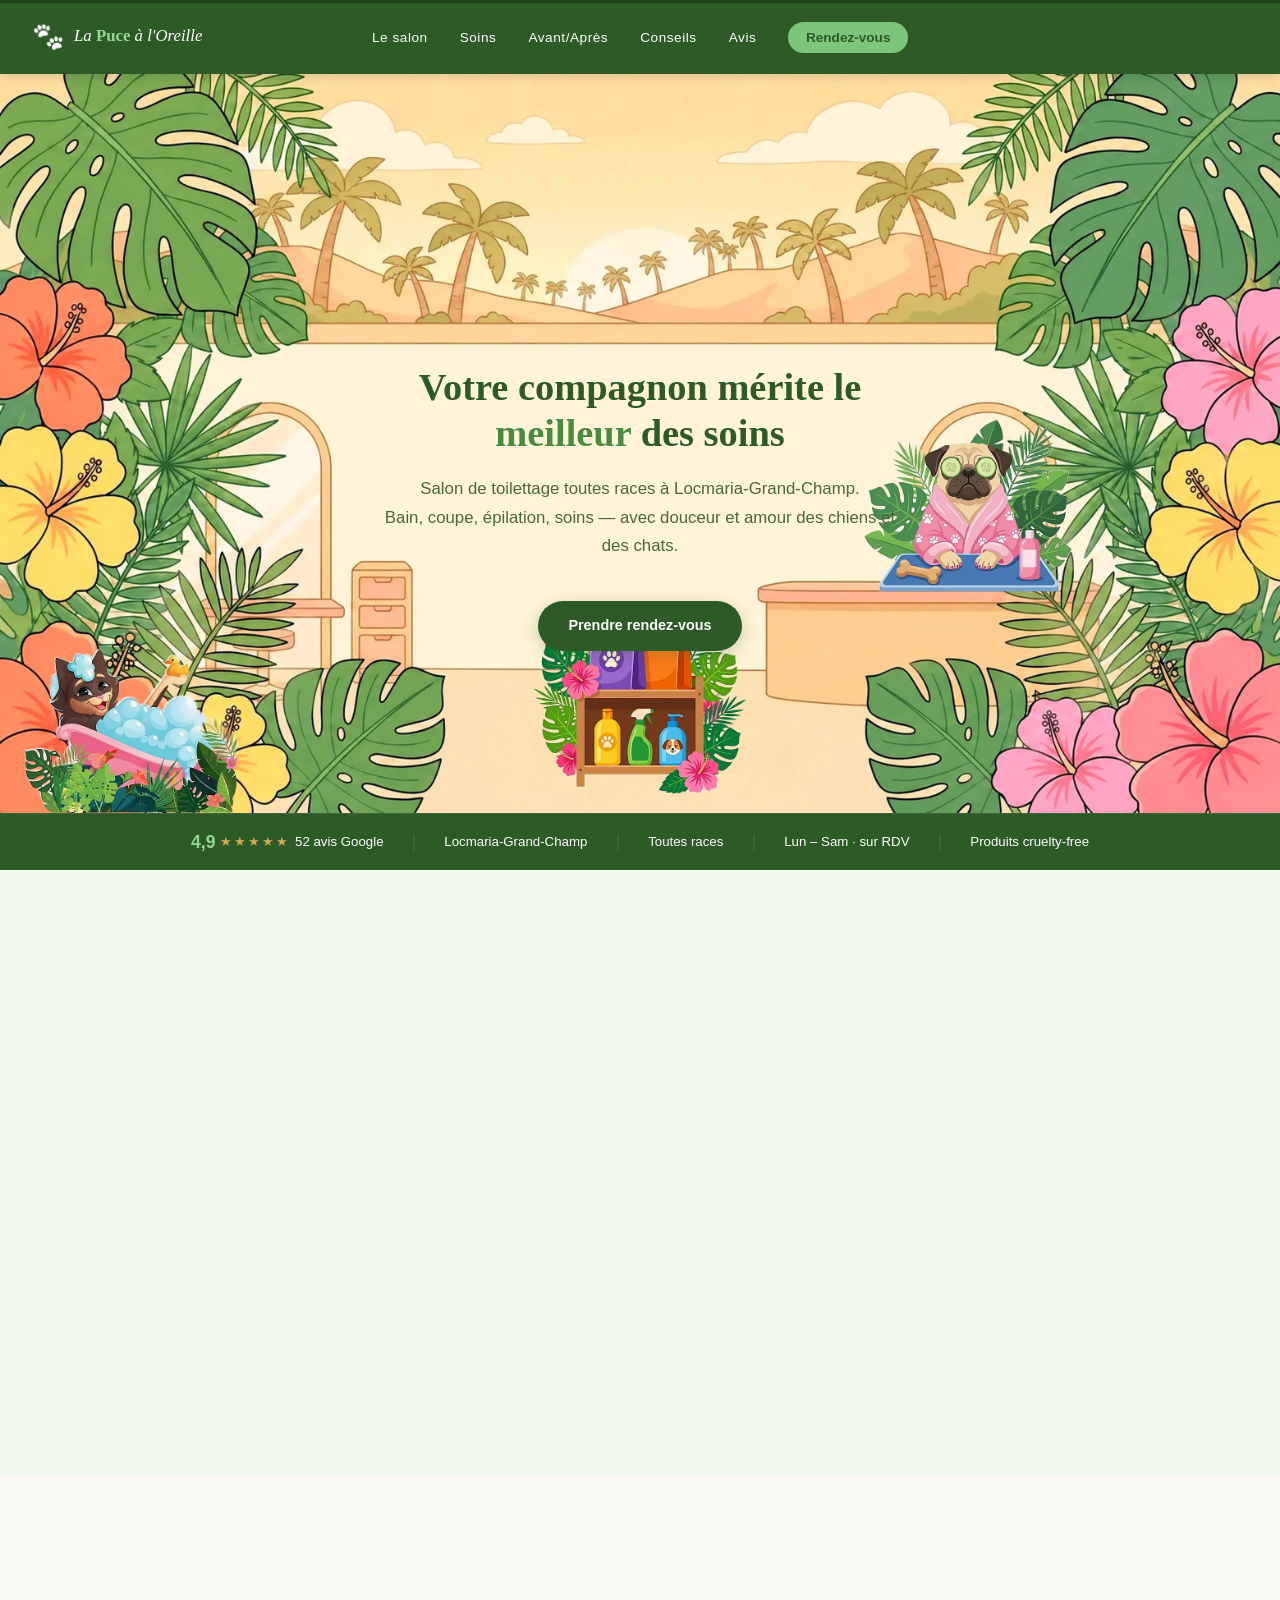
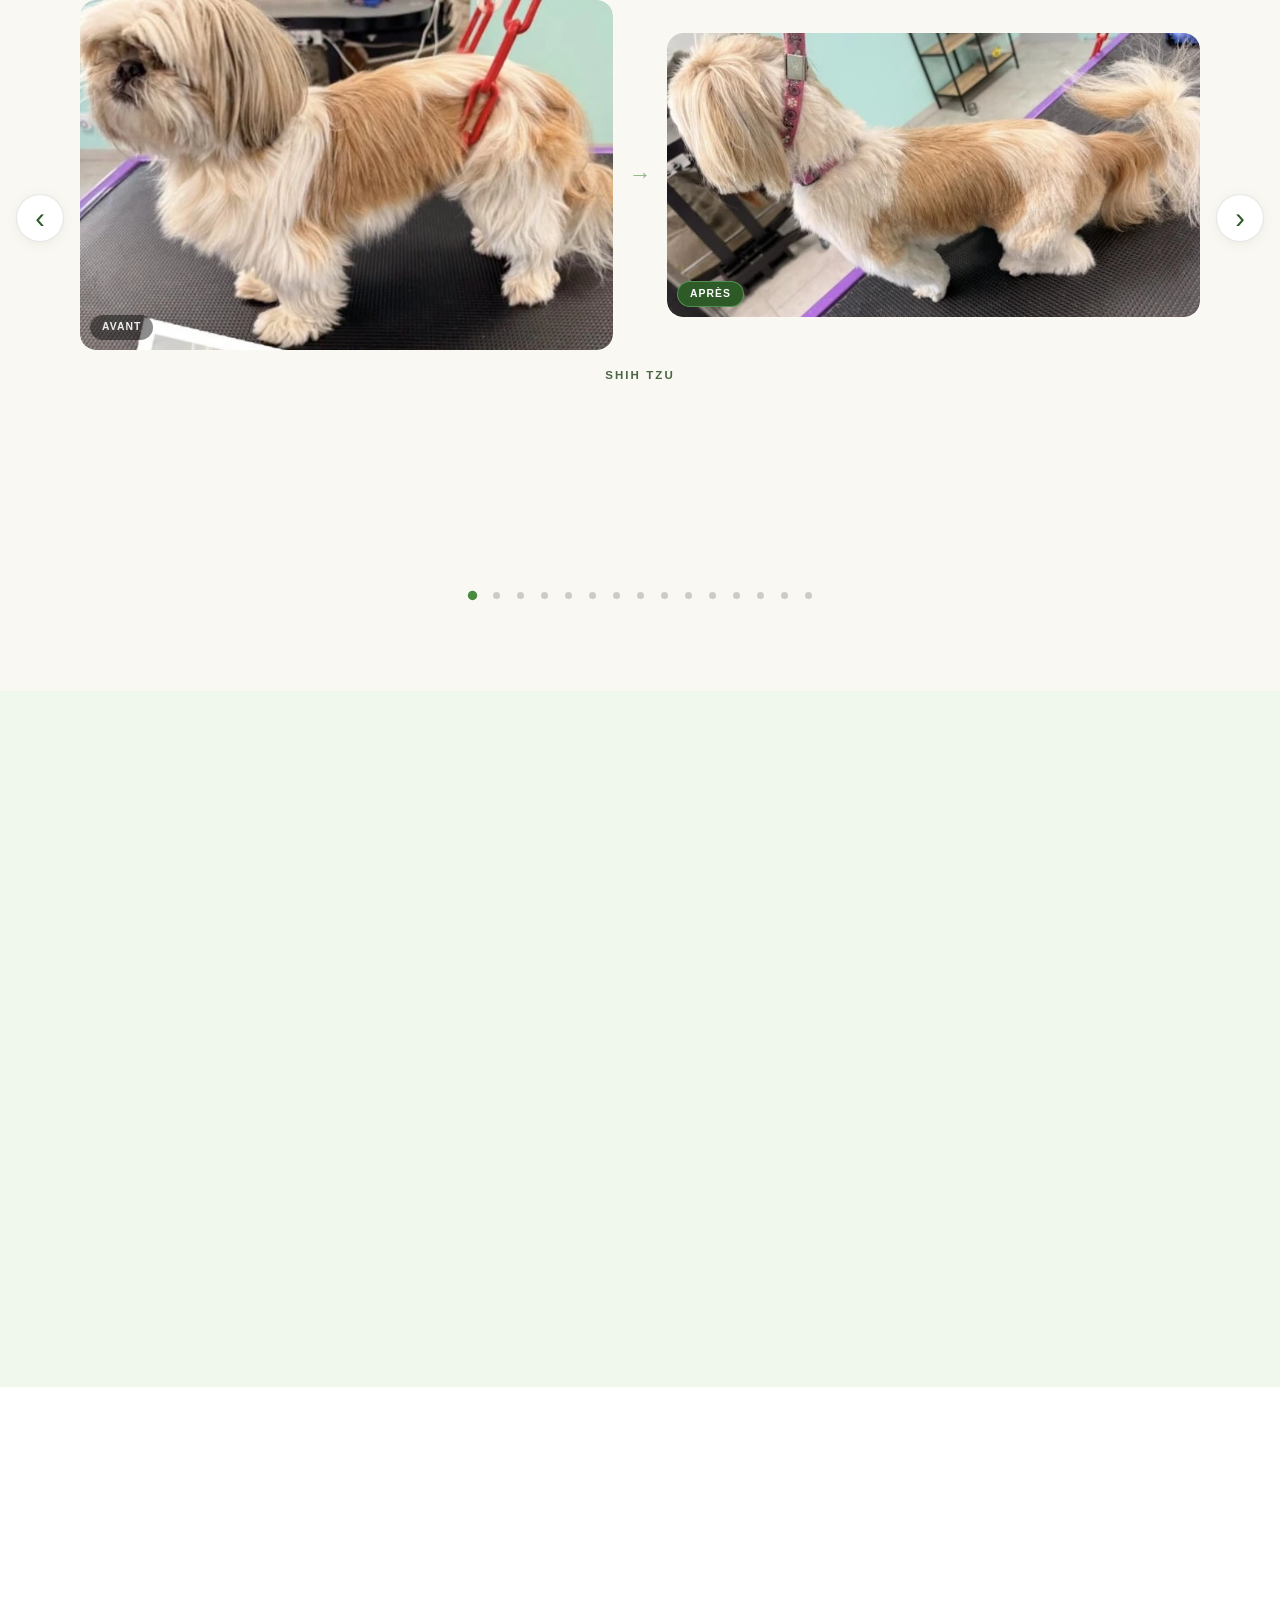
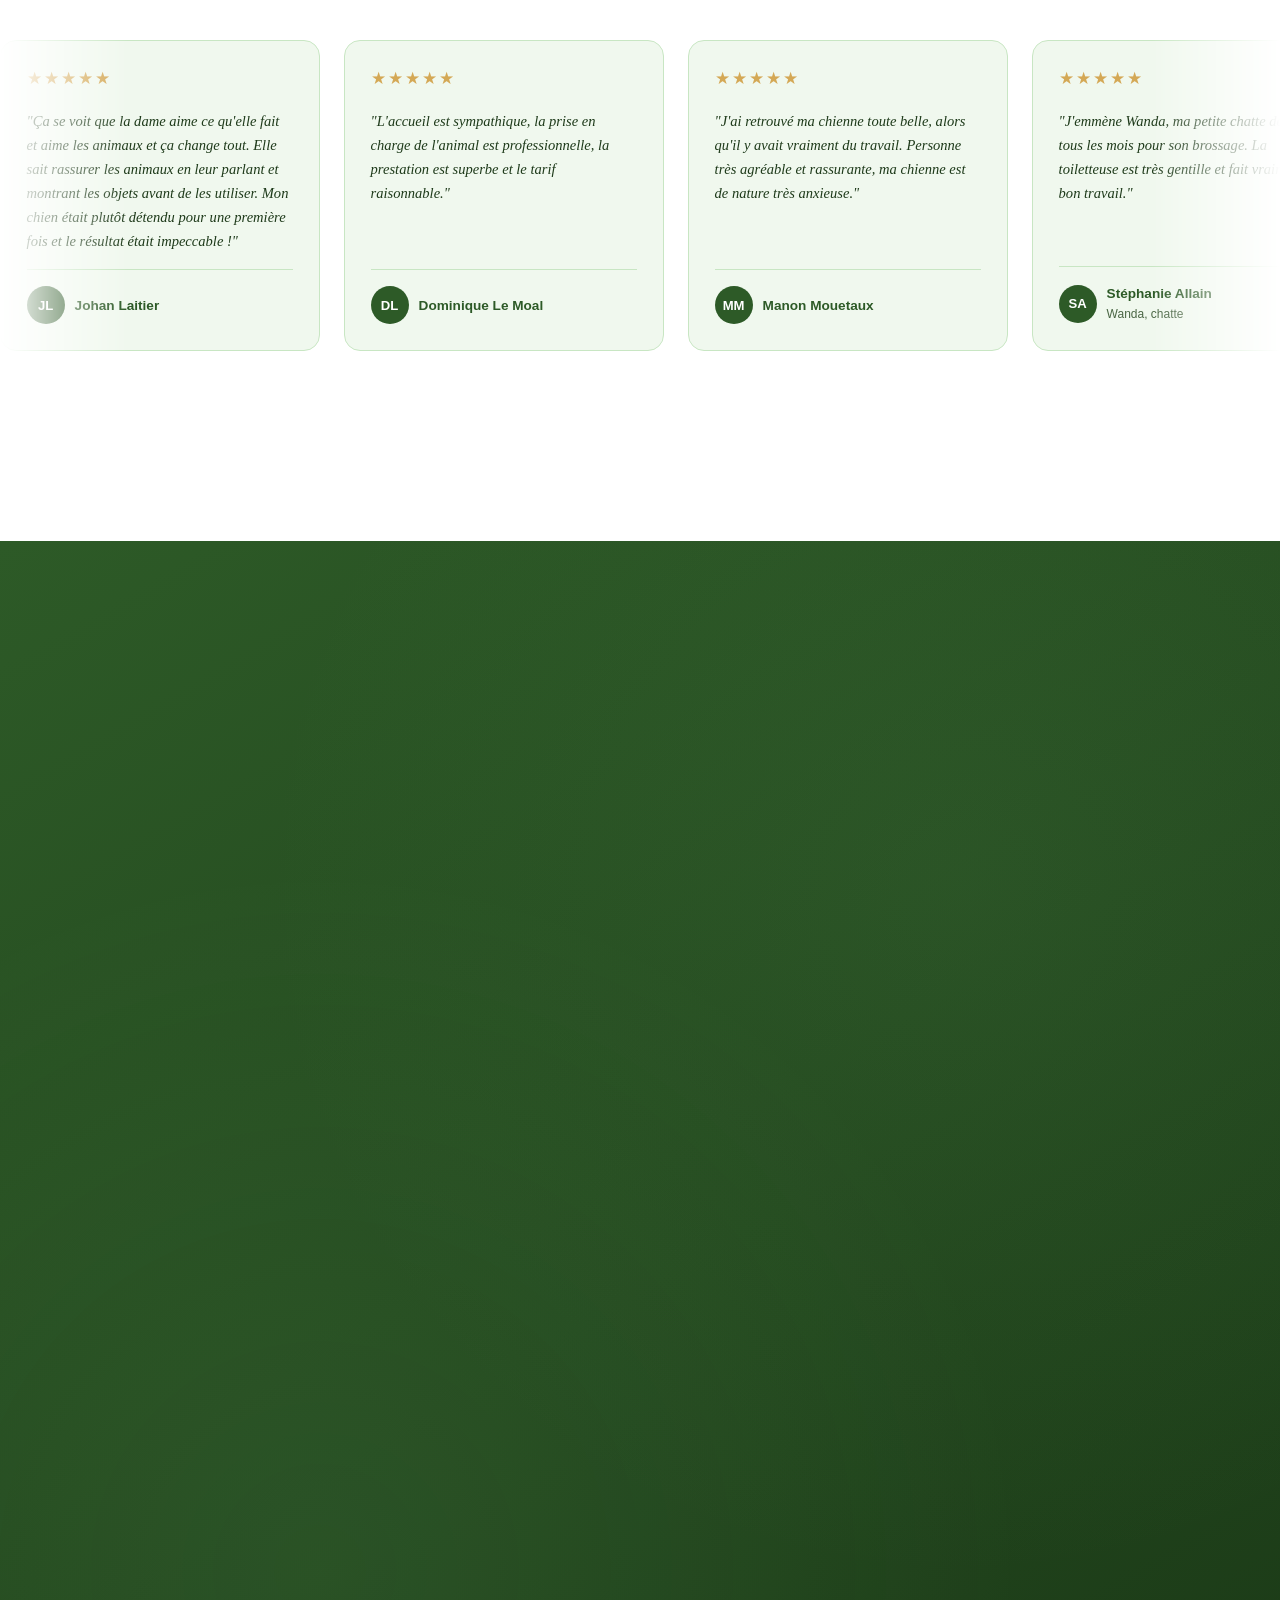
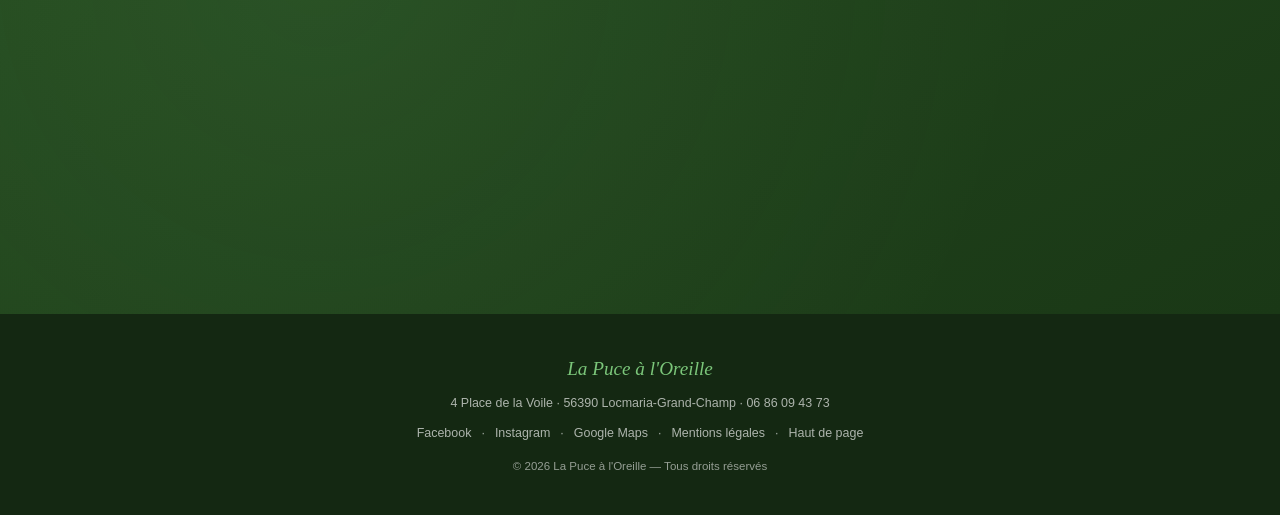
==== index.html @ 6b111448 "seo: utilise la hero section comme image de preview (og:image / twitter:image) Co-Authored-By: Claud" ====
<!DOCTYPE html>
<html lang="fr">
<head>
  <meta charset="UTF-8">
  <meta name="viewport" content="width=device-width, initial-scale=1.0">
  <meta http-equiv="Content-Security-Policy" content="default-src 'self'; style-src 'self'; script-src 'self'; img-src 'self' data:; frame-src https://www.google.com; object-src 'none'; base-uri 'self';">

  <!-- SEO -->
  <!-- TEMPORAIRE : site en attente de validation client, ne pas indexer. Retirer cette ligne pour la mise en ligne définitive. -->
  <meta name="robots" content="noindex, nofollow">
  <meta name="description" content="Salon de toilettage canin et félin à Locmaria-Grand-Champ (56). Toutes races, bain, coupe, épilation en douceur. 4,9/5 ★ sur Google — Sur RDV.">
  <meta name="keywords" content="toilettage chien Locmaria-Grand-Champ, toilettage chat Morbihan, toiletteuse canin 56390, salon toilettage Vannes, La Puce à l'Oreille, épilation chien Bretagne">
  <meta name="author" content="La Puce à l'Oreille">
  <link rel="canonical" href="https://amabypro-art.github.io/puce-a-loreille/">

  <!-- Open Graph (Facebook, WhatsApp, LinkedIn) -->
  <meta property="og:type"        content="website">
  <meta property="og:url"         content="https://amabypro-art.github.io/puce-a-loreille/">
  <meta property="og:site_name"   content="La Puce à l'Oreille">
  <meta property="og:locale"      content="fr_FR">
  <meta property="og:title"       content="La Puce à l'Oreille — Toilettage canin &amp; félin · Locmaria-Grand-Champ">
  <meta property="og:description" content="Salon de toilettage toutes races à Locmaria-Grand-Champ. Bain, coupe, épilation avec douceur. 4,9/5 ★ sur Google — Sur RDV lun.–sam.">
  <meta property="og:image"       content="https://amabypro-art.github.io/puce-a-loreille/images/og-hero.jpg">
  <meta property="og:image:width"  content="1600">
  <meta property="og:image:height" content="923">
  <meta property="og:image:alt"    content="La Puce à l'Oreille — salon de toilettage canin et félin">

  <!-- Twitter Cards -->
  <meta name="twitter:card"        content="summary_large_image">
  <meta name="twitter:title"       content="La Puce à l'Oreille — Toilettage canin &amp; félin · Locmaria-Grand-Champ">
  <meta name="twitter:description" content="Salon de toilettage toutes races à Locmaria-Grand-Champ. Bain, coupe, épilation avec douceur. 4,9/5 ★ sur Google — Sur RDV lun.–sam.">
  <meta name="twitter:image"       content="https://amabypro-art.github.io/puce-a-loreille/images/og-hero.jpg">
  <meta name="twitter:image:alt"   content="La Puce à l'Oreille — salon de toilettage canin et félin">

  <!-- JSON-LD LocalBusiness -->
  <script type="application/ld+json">
  {
    "@context": "https://schema.org",
    "@type": "LocalBusiness",
    "@id": "https://amabypro-art.github.io/puce-a-loreille/",
    "name": "La Puce à l'Oreille",
    "description": "Salon de toilettage canin et félin toutes races à Locmaria-Grand-Champ. Bain, coupe, épilation, soins SPA.",
    "url": "https://amabypro-art.github.io/puce-a-loreille/",
    "telephone": "+33686094373",
    "email": "lapucealoreille56390@gmail.com",
    "image": "https://amabypro-art.github.io/puce-a-loreille/images/conseil-salon.jpg",
    "priceRange": "€€",
    "address": {
      "@type": "PostalAddress",
      "streetAddress": "4 Place de la Voile",
      "addressLocality": "Locmaria-Grand-Champ",
      "postalCode": "56390",
      "addressRegion": "Morbihan",
      "addressCountry": "FR"
    },
    "openingHoursSpecification": [
      {
        "@type": "OpeningHoursSpecification",
        "dayOfWeek": ["Monday","Tuesday","Wednesday","Thursday","Friday","Saturday"],
        "description": "Sur rendez-vous uniquement"
      }
    ],
    "aggregateRating": {
      "@type": "AggregateRating",
      "ratingValue": "4.9",
      "bestRating": "5",
      "reviewCount": "52"
    },
    "sameAs": [
      "https://www.facebook.com/lapucealoreille56/"
    ]
  }
  </script>

  <title>La Puce à l'Oreille — Toilettage canin &amp; félin · 56390</title>
  <link rel="icon" type="image/svg+xml" href="images/favicon.svg">
  <link rel="apple-touch-icon" href="images/apple-touch-icon.png">
  <link rel="manifest" href="manifest.json">
  <meta name="theme-color" content="#2d5a27">
  <link rel="preload" href="images/hero-desktop.webp?v=7" as="image" type="image/webp" media="(min-width: 1025px)">
  <link rel="preload" href="images/hero-tablet-897.webp?v=7" as="image" type="image/webp" media="(min-width: 859px) and (max-width: 1024px)">
  <link rel="preload" href="images/hero-tablet-820.webp?v=7" as="image" type="image/webp" media="(min-width: 768px) and (max-width: 858px)">
  <link rel="preload" href="images/hero-mobile-430.webp?v=7" as="image" type="image/webp" media="(min-width: 421px) and (max-width: 767px)">
  <link rel="preload" href="images/hero-mobile-393.webp?v=7" as="image" type="image/webp" media="(max-width: 420px)">
  <link rel="stylesheet" href="css/style.css?v=20260806a">
</head>
<body>

  <!-- Barre de progression -->
  <div class="scroll-progress" aria-hidden="true"><div class="scroll-progress__fill"></div></div>

  <!-- Retour en haut -->
  <button class="back-to-top" aria-label="Retour en haut de page">
    <svg width="20" height="20" viewBox="0 0 24 24" fill="none" stroke="currentColor" stroke-width="2.5" stroke-linecap="round" stroke-linejoin="round" aria-hidden="true"><polyline points="18 15 12 9 6 15"/></svg>
  </button>

  <!-- Bouton RDV fixe mobile -->
  <a href="tel:0686094373" class="btn-rdv-sticky" aria-label="Prendre RDV par téléphone">
    <svg width="15" height="15" viewBox="0 0 24 24" fill="none" stroke="currentColor" stroke-width="2.5" stroke-linecap="round" stroke-linejoin="round" aria-hidden="true"><path d="M22 16.92v3a2 2 0 01-2.18 2 19.79 19.79 0 01-8.63-3.07A19.5 19.5 0 013.3 13.5a19.79 19.79 0 01-3.07-8.67A2 2 0 012.18 3h3a2 2 0 012 1.72c.127.96.361 1.903.7 2.81a2 2 0 01-.45 2.11L6.91 10.1a16 16 0 006 6l1.06-1.06a2 2 0 012.11-.45c.907.339 1.85.573 2.81.7A2 2 0 0122 17z"/></svg>
    Prendre RDV
  </a>

  <!-- ══════════════════════════════════════════ -->
  <!-- NAVIGATION                                 -->
  <!-- ══════════════════════════════════════════ -->
  <nav class="nav" id="nav">
    <a href="#accueil" class="nav__logo">
      <span class="nav__patte" aria-hidden="true">🐾</span>
      <span class="nav__title">La <strong>Puce</strong> à l'Oreille</span>
    </a>
    <button class="nav__burger" id="burger" aria-label="Menu" aria-expanded="false">
      <span></span><span></span><span></span>
    </button>
    <ul class="nav__links" id="nav-links">
      <li><a href="#a-propos">Le salon</a></li>
      <li><a href="#services">Soins</a></li>
      <li><a href="#galerie">Avant/Après</a></li>
      <li><a href="#conseils">Conseils</a></li>
      <li><a href="#avis">Avis</a></li>
      <li><a href="tel:0686094373" class="nav__cta">Rendez-vous</a></li>
    </ul>
  </nav>

  <main>

  <!-- ══════════════════════════════════════════ -->
  <!-- HERO                                       -->
  <!-- ══════════════════════════════════════════ -->
  <section class="hero" id="accueil">
    <div class="hero__bg-dots" aria-hidden="true"></div>
    <div class="hero__content fade-up">
<h1 class="hero__title">
        Votre compagnon mérite le <em>meilleur</em> des soins
      </h1>
      <p class="hero__sub">
        Salon de toilettage toutes races à Locmaria-Grand-Champ.<br>
        Bain, coupe, épilation, soins — avec douceur et amour des chiens et des chats.
      </p>
      <div class="hero__actions">
        <a href="tel:0686094373" class="btn btn--primary">Prendre rendez-vous</a>
      </div>
    </div>
  </section>

  <!-- BARRE ÉTOILES -->
  <div class="stars-bar">
    <div class="stars-bar__item"><a href="https://share.google/ULeOGRWRNSOFOBonD" target="_blank" rel="noopener noreferrer" class="stars-bar__link"><span class="stars-bar__num">4,9</span><span class="stars"><span class="stars__star">★</span><span class="stars__star">★</span><span class="stars__star">★</span><span class="stars__star">★</span><span class="stars__star">★</span></span><span>52 avis Google</span></a></div>
    <span class="stars-bar__sep" aria-hidden="true">|</span>
    <div class="stars-bar__item">Locmaria-Grand-Champ</div>
    <span class="stars-bar__sep stars-bar__sep--desktop" aria-hidden="true">|</span>
    <div class="stars-bar__item stars-bar__item--desktop">Toutes races</div>
    <span class="stars-bar__sep stars-bar__sep--desktop" aria-hidden="true">|</span>
    <div class="stars-bar__item">Lun – Sam · sur RDV</div>
    <span class="stars-bar__sep" aria-hidden="true">|</span>
    <div class="stars-bar__item">Produits cruelty-free</div>
  </div>

  <!-- ══════════════════════════════════════════ -->
  <!-- À PROPOS                                   -->
  <!-- ══════════════════════════════════════════ -->
  <section class="about" id="a-propos">
    <div class="about__inner">
      <div class="about__photo fade-up">
        <div class="about__frame" role="img" aria-label="Cindy, toiletteuse, avec un chien"></div>
        <div class="about__badge">
          <strong>10+</strong>
          ans de passion
        </div>
      </div>
      <div class="about__text fade-up">
        <p class="eyebrow">Le salon</p>
        <h2>Une passion pour vos<br>compagnons à quatre pattes</h2>
        <p>Je m'appelle Cindy. Installée au cœur de Locmaria-Grand-Champ, je reçois vos chiens dans un cadre calme et bienveillant. Chaque animal est accueilli avec patience et douceur — même les plus frileux à la baignoire !</p>
        <p>Spécialisée dans l'épilation et les coupes toutes races, je m'adapte à chaque morphologie et à chaque propriétaire. J'utilise exclusivement des produits <strong>cruelty-free</strong>, doux et respectueux de l'animal.</p>
        <div class="about__tags">
          <span class="tag">Épilation spécialisée</span>
          <span class="tag">Chiens &amp; Chats</span>
          <span class="tag tag--cruelty">Cruelty-Free</span>
          <span class="tag">Produits doux</span>
          <span class="tag">Vente accessoires</span>
          <span class="tag">Alimentation</span>
        </div>
      </div>
    </div>
  </section>

  <!-- ══════════════════════════════════════════ -->
  <!-- SERVICES                                   -->
  <!-- ══════════════════════════════════════════ -->
  <section class="section section--services" id="services">
    <div class="section__header fade-up">
      <p class="eyebrow">Nos soins</p>
      <h2>Des prestations taillées sur mesure<br>pour chaque compagnon</h2>
      <p class="section__sub">Tarif à l'heure pour s'adapter à chaque animal. Chaque séance inclut bain, séchage, démêlage, coupe des griffes, épilation des oreilles et coupe selon la race. <strong>Produits 100% cruelty-free</strong> utilisés à chaque soin.</p>
    </div>
    <div class="services-grid">
      <article class="service-card fade-up">
        <div class="service-card__img">
          <img src="images/teckel-cartoon.webp?v=2" width="900" height="900" loading="lazy" alt="Toilettage petit chien">
        </div>
        <h3>Chiens &lt; 20 kg</h3>
        <p>Bain, séchage, démêlage, coupe des griffes, épilation des oreilles et coupe selon la race.</p>
        <span class="service-card__prix">45 € / heure</span>
      </article>
      <article class="service-card fade-up">
        <div class="service-card__img">
          <img src="images/berger-cartoon.webp?v=2" width="833" height="809" loading="lazy" alt="Toilettage grand chien">
        </div>
        <h3>Chiens + 20 kg</h3>
        <p>Mêmes prestations, adaptées aux grandes races et morphologies.</p>
        <span class="service-card__prix">50 € / heure</span>
      </article>
      <article class="service-card fade-up">
        <div class="service-card__img">
          <img src="images/chat-cartoon.webp?v=2" width="900" height="900" loading="lazy" alt="Toilettage chat">
        </div>
        <h3>Chats</h3>
        <p>Bain, séchage, démêlage, coupe des griffes, épilation des oreilles et coupe selon la race.</p>
        <span class="service-card__prix">50 € / heure</span>
      </article>
      <article class="service-card fade-up">
        <div class="service-card__img">
          <img src="images/spa-cartoon.webp?v=2" width="900" height="900" loading="lazy" alt="Séance SPA bien-être">
        </div>
        <h3>Séance SPA Bien-être</h3>
        <p>Soin au choix : articulaire, peau irritée, décontractant, peau atopique. Couplé à une séance de toilettage.</p>
        <span class="service-card__prix">15 € / 15 min</span>
      </article>
      <article class="service-card fade-up">
        <div class="service-card__img">
          <img src="images/griffes-cartoon.webp" width="1024" height="1024" loading="lazy" alt="Coupe des griffes">
        </div>
        <h3>Coupe des griffes</h3>
        <p>Coupe des griffes seule, rapide et en douceur.</p>
        <span class="service-card__prix">5 €</span>
      </article>
    </div>
    <p class="services-note fade-up">Règlement par espèces, chèque ou virement bancaire uniquement</p>
  </section>

  <!-- ══════════════════════════════════════════ -->
  <!-- GALERIE                                    -->
  <!-- ══════════════════════════════════════════ -->
  <section class="galerie" id="galerie">
    <div class="container">
      <div class="section__header fade-up">
        <p class="eyebrow">Avant / Après</p>
        <h2>Des transformations bluffantes</h2>
      </div>
    </div>

    <div class="carousel" aria-label="Galerie avant/après">
      <div class="carousel__viewport">
        <div class="carousel__track">

          <div class="carousel__slide">
            <div class="carousel__pair">
              <div class="carousel__photo"><img loading="lazy" src="images/avant-shitzu.webp" width="656" height="431" alt="Shih Tzu avant toilettage"><span class="carousel__badge carousel__badge--avant">Avant</span></div>
              <div class="carousel__arrow" aria-hidden="true">→</div>
              <div class="carousel__photo"><img loading="lazy" src="images/apres-shitzu.webp" width="879" height="469" alt="Shih Tzu après toilettage"><span class="carousel__badge carousel__badge--apres">Après</span></div>
            </div>
            <p class="carousel__race">Shih Tzu</p>
          </div>

          <div class="carousel__slide">
            <div class="carousel__pair">
              <div class="carousel__photo"><img loading="lazy" src="images/avant-yorkshire-2.webp" width="563" height="417" alt="Yorkshire Terrier avant toilettage"><span class="carousel__badge carousel__badge--avant">Avant</span></div>
              <div class="carousel__arrow" aria-hidden="true">→</div>
              <div class="carousel__photo"><img loading="lazy" src="images/apres-yorkshire-2.webp" width="611" height="450" alt="Yorkshire Terrier après toilettage"><span class="carousel__badge carousel__badge--apres">Après</span></div>
            </div>
            <p class="carousel__race">Yorkshire Terrier</p>
          </div>

          <div class="carousel__slide">
            <div class="carousel__pair">
              <div class="carousel__photo"><img loading="lazy" src="images/avant-berger-merle-2.webp" width="552" height="420" alt="Berger australien avant toilettage"><span class="carousel__badge carousel__badge--avant">Avant</span></div>
              <div class="carousel__arrow" aria-hidden="true">→</div>
              <div class="carousel__photo"><img loading="lazy" src="images/apres-berger-merle-2.webp" width="585" height="387" alt="Berger australien après toilettage"><span class="carousel__badge carousel__badge--apres">Après</span></div>
            </div>
            <p class="carousel__race">Berger australien</p>
          </div>

          <div class="carousel__slide carousel__slide--vertical" data-mobile-hidden>
            <div class="carousel__pair">
              <div class="carousel__photo"><img loading="lazy" src="images/avant-caniche-roux-2.webp" width="308" height="502" alt="Caniche roux avant toilettage"><span class="carousel__badge carousel__badge--avant">Avant</span></div>
              <div class="carousel__arrow" aria-hidden="true">→</div>
              <div class="carousel__photo"><img loading="lazy" src="images/apres-caniche-roux-2.webp" width="399" height="604" alt="Caniche roux après toilettage"><span class="carousel__badge carousel__badge--apres">Après</span></div>
            </div>
            <p class="carousel__race">Caniche roux</p>
          </div>

          <div class="carousel__slide">
            <div class="carousel__pair">
              <div class="carousel__photo"><img loading="lazy" src="images/avant-samoyede.webp" width="563" height="477" alt="Samoyède avant toilettage"><span class="carousel__badge carousel__badge--avant">Avant</span></div>
              <div class="carousel__arrow" aria-hidden="true">→</div>
              <div class="carousel__photo"><img loading="lazy" src="images/apres-samoyede.webp" width="685" height="438" alt="Samoyède après toilettage"><span class="carousel__badge carousel__badge--apres">Après</span></div>
            </div>
            <p class="carousel__race">Samoyède</p>
          </div>

          <div class="carousel__slide">
            <div class="carousel__pair">
              <div class="carousel__photo"><img loading="lazy" src="images/avant-cavalier-2.webp" width="583" height="491" alt="Cavalier King Charles avant toilettage"><span class="carousel__badge carousel__badge--avant">Avant</span></div>
              <div class="carousel__arrow" aria-hidden="true">→</div>
              <div class="carousel__photo"><img loading="lazy" src="images/apres-cavalier-2.webp" width="808" height="485" alt="Cavalier King Charles après toilettage"><span class="carousel__badge carousel__badge--apres">Après</span></div>
            </div>
            <p class="carousel__race">Cavalier King Charles</p>
          </div>

          <div class="carousel__slide">
            <div class="carousel__pair">
              <div class="carousel__photo"><img loading="lazy" src="images/avant-leonberg-2.webp" width="627" height="413" alt="Leonberg avant toilettage"><span class="carousel__badge carousel__badge--avant">Avant</span></div>
              <div class="carousel__arrow" aria-hidden="true">→</div>
              <div class="carousel__photo"><img loading="lazy" src="images/apres-leonberg-2.webp" width="497" height="445" alt="Leonberg après toilettage"><span class="carousel__badge carousel__badge--apres">Après</span></div>
            </div>
            <p class="carousel__race">Leonberg</p>
          </div>

          <div class="carousel__slide">
            <div class="carousel__pair">
              <div class="carousel__photo"><img loading="lazy" src="images/avant-shetland-2.webp" width="508" height="394" alt="Shetland avant toilettage"><span class="carousel__badge carousel__badge--avant">Avant</span></div>
              <div class="carousel__arrow" aria-hidden="true">→</div>
              <div class="carousel__photo"><img loading="lazy" src="images/apres-shetland-2.webp" width="666" height="621" alt="Shetland après toilettage"><span class="carousel__badge carousel__badge--apres">Après</span></div>
            </div>
            <p class="carousel__race">Shetland</p>
          </div>

          <div class="carousel__slide">
            <div class="carousel__pair">
              <div class="carousel__photo"><img loading="lazy" src="images/avant-bichon-2.webp" width="736" height="440" alt="Bichon maltais avant toilettage"><span class="carousel__badge carousel__badge--avant">Avant</span></div>
              <div class="carousel__arrow" aria-hidden="true">→</div>
              <div class="carousel__photo"><img loading="lazy" src="images/apres-bichon-2.webp" width="736" height="449" alt="Bichon maltais après toilettage"><span class="carousel__badge carousel__badge--apres">Après</span></div>
            </div>
            <p class="carousel__race">Bichon maltais</p>
          </div>

          <div class="carousel__slide carousel__slide--vertical">
            <div class="carousel__pair">
              <div class="carousel__photo"><img loading="lazy" src="images/avant-spitz-2.webp" width="606" height="438" alt="Spitz avant toilettage"><span class="carousel__badge carousel__badge--avant">Avant</span></div>
              <div class="carousel__arrow" aria-hidden="true">→</div>
              <div class="carousel__photo"><img loading="lazy" src="images/apres-spitz-2.webp" width="584" height="506" alt="Spitz après toilettage"><span class="carousel__badge carousel__badge--apres">Après</span></div>
            </div>
            <p class="carousel__race">Spitz</p>
          </div>

          <div class="carousel__slide">
            <div class="carousel__pair">
              <div class="carousel__photo"><img loading="lazy" src="images/avant-leonberg-3.webp" width="630" height="477" alt="Leonberg avant toilettage"><span class="carousel__badge carousel__badge--avant">Avant</span></div>
              <div class="carousel__arrow" aria-hidden="true">→</div>
              <div class="carousel__photo"><img loading="lazy" src="images/apres-leonberg-3.webp" width="708" height="521" alt="Leonberg après toilettage"><span class="carousel__badge carousel__badge--apres">Après</span></div>
            </div>
            <p class="carousel__race">Leonberg</p>
          </div>

          <div class="carousel__slide">
            <div class="carousel__pair">
              <div class="carousel__photo"><img loading="lazy" src="images/avant-caniche-noir.webp" width="629" height="450" alt="Caniche noir avant toilettage"><span class="carousel__badge carousel__badge--avant">Avant</span></div>
              <div class="carousel__arrow" aria-hidden="true">→</div>
              <div class="carousel__photo"><img loading="lazy" src="images/apres-caniche-noir.webp" width="620" height="506" alt="Caniche noir après toilettage"><span class="carousel__badge carousel__badge--apres">Après</span></div>
            </div>
            <p class="carousel__race">Caniche noir</p>
          </div>

          <div class="carousel__slide">
            <div class="carousel__pair">
              <div class="carousel__photo"><img loading="lazy" src="images/avant-husky.webp" width="1013" height="616" alt="Husky sibérien avant toilettage"><span class="carousel__badge carousel__badge--avant">Avant</span></div>
              <div class="carousel__arrow" aria-hidden="true">→</div>
              <div class="carousel__photo"><img loading="lazy" src="images/apres-husky.webp" width="793" height="535" alt="Husky sibérien après toilettage"><span class="carousel__badge carousel__badge--apres">Après</span></div>
            </div>
            <p class="carousel__race">Husky sibérien</p>
          </div>

          <div class="carousel__slide">
            <div class="carousel__pair">
              <div class="carousel__photo"><img loading="lazy" src="images/avant-berger-allemand.webp" width="710" height="559" alt="Berger allemand avant toilettage"><span class="carousel__badge carousel__badge--avant">Avant</span></div>
              <div class="carousel__arrow" aria-hidden="true">→</div>
              <div class="carousel__photo"><img loading="lazy" src="images/apres-berger-allemand.webp" width="1113" height="656" alt="Berger allemand après toilettage"><span class="carousel__badge carousel__badge--apres">Après</span></div>
            </div>
            <p class="carousel__race">Berger allemand</p>
          </div>

          <div class="carousel__slide">
            <div class="carousel__pair">
              <div class="carousel__photo"><img loading="lazy" src="images/avant-golden.webp" width="853" height="479" alt="Golden Retriever avant toilettage"><span class="carousel__badge carousel__badge--avant">Avant</span></div>
              <div class="carousel__arrow" aria-hidden="true">→</div>
              <div class="carousel__photo"><img loading="lazy" src="images/apres-golden.webp" width="685" height="511" alt="Golden Retriever après toilettage"><span class="carousel__badge carousel__badge--apres">Après</span></div>
            </div>
            <p class="carousel__race">Golden Retriever</p>
          </div>

        </div>
      </div>

      <button class="carousel__btn carousel__btn--prev" aria-label="Précédent">&#8249;</button>
      <button class="carousel__btn carousel__btn--next" aria-label="Suivant">&#8250;</button>

      <div class="carousel__dots" role="tablist" aria-label="Sélectionner une transformation"></div>
    </div>
  </section>

  <!-- ══════════════════════════════════════════ -->
  <!-- CONSEILS                                   -->
  <!-- ══════════════════════════════════════════ -->
  <section class="conseils" id="conseils">
    <div class="section__header fade-up">
      <p class="eyebrow">Bien-être au quotidien</p>
      <h2>Nos conseils entre deux séances</h2>
    </div>
    <div class="conseils-grid fade-up">

      <button class="conseil-item" aria-label="Voir : Mon chien tire en laisse">
        <img loading="lazy" src="images/conseil-laisse.webp?v=1" data-full="images/conseil-laisse-full.webp" width="700" height="700" alt="Mon chien tire en laisse">
        <span class="conseil-item__title">Mon chien tire en laisse : quelles solutions ?</span>
      </button>

      <button class="conseil-item" aria-label="Voir : Zones de refroidissement">
        <img loading="lazy" src="images/conseil-refroidissement.webp?v=1" data-full="images/conseil-refroidissement-full.webp" width="700" height="700" alt="Zones de refroidissement du chien">
        <span class="conseil-item__title">Zones de refroidissement du chien par temps chaud</span>
      </button>

      <button class="conseil-item" aria-label="Voir : Combien de degrés avant le danger">
        <img loading="lazy" src="images/conseil-chaleur-degres.webp?v=1" data-full="images/conseil-chaleur-degres-full.webp" width="700" height="700" alt="Combien de degrés avant le danger">
        <span class="conseil-item__title">Combien de degrés avant le danger ?</span>
      </button>

      <button class="conseil-item" aria-label="Voir : Canicule 10 idées">
        <img loading="lazy" src="images/conseil-canicule.webp?v=1" data-full="images/conseil-canicule-full.webp" width="700" height="700" alt="Canicule chien au frais">
        <span class="conseil-item__title">Canicule : 10 idées pour aider son chien à rester au frais</span>
      </button>

      <button class="conseil-item" aria-label="Voir : Épillets dangereux">
        <img loading="lazy" src="images/conseil-epillets.webp?v=1" data-full="images/conseil-epillets-full.webp" width="700" height="700" alt="Épillets dangereux pour les chiens">
        <span class="conseil-item__title">Attention aux épillets ! Petits mais dangereux</span>
      </button>

      <button class="conseil-item" aria-label="Voir : Lutte contre la chaleur">
        <img loading="lazy" src="images/conseil-chaleur.webp?v=1" data-full="images/conseil-chaleur-full.webp" width="700" height="587" alt="Lutte contre la chaleur pour les chiens">
        <span class="conseil-item__title">Lutte contre la chaleur — Protégeons nos chiens !</span>
      </button>

      <button class="conseil-item" aria-label="Voir : Poils dans les oreilles">
        <img loading="lazy" src="images/conseil-oreilles-poils.webp?v=1" data-full="images/conseil-oreilles-poils-full.webp" width="563" height="700" alt="Poils dans les oreilles du chien">
        <span class="conseil-item__title">Arracher tous les poils des oreilles ? Mauvaise idée !</span>
      </button>

      <button class="conseil-item" aria-label="Voir : Désensibilisation caisse de transport">
        <img loading="lazy" src="images/conseil-caisse.webp?v=1" data-full="images/conseil-caisse-full.webp" width="559" height="700" alt="Désensibilisation caisse de transport">
        <span class="conseil-item__title">La désensibilisation à la caisse de transport !</span>
      </button>

    </div>
  </section>

  <!-- ══════════════════════════════════════════ -->
  <!-- AVIS                                       -->
  <!-- ══════════════════════════════════════════ -->
  <section class="section avis-section" id="avis">
    <div class="section__header fade-up">
      <p class="eyebrow">Ce qu'ils disent</p>
      <h2>+50 propriétaires conquis</h2>
      <p class="section__sub">4,9 étoiles sur Google — ils parlent mieux que nous.</p>
    </div>
    <div class="avis-marquee" aria-label="Avis clients">
      <div class="avis-marquee__track">

        <!-- Lot 1 -->
        <article class="avis-card">
          <div class="avis-card__stars" aria-label="5 étoiles">★★★★★</div>
          <blockquote class="avis-card__text">"Ça se voit que la dame aime ce qu'elle fait et aime les animaux et ça change tout. Elle sait rassurer les animaux en leur parlant et montrant les objets avant de les utiliser. Mon chien était plutôt détendu pour une première fois et le résultat était impeccable !"</blockquote>
          <footer class="avis-card__auteur">
            <div class="avis-card__avatar" aria-hidden="true">JL</div>
            <div><div class="avis-card__nom">Johan Laitier</div></div>
          </footer>
        </article>
        <article class="avis-card">
          <div class="avis-card__stars" aria-label="5 étoiles">★★★★★</div>
          <blockquote class="avis-card__text">"L'accueil est sympathique, la prise en charge de l'animal est professionnelle, la prestation est superbe et le tarif raisonnable."</blockquote>
          <footer class="avis-card__auteur">
            <div class="avis-card__avatar" aria-hidden="true">DL</div>
            <div><div class="avis-card__nom">Dominique Le Moal</div></div>
          </footer>
        </article>
        <article class="avis-card">
          <div class="avis-card__stars" aria-label="5 étoiles">★★★★★</div>
          <blockquote class="avis-card__text">"J'ai retrouvé ma chienne toute belle, alors qu'il y avait vraiment du travail. Personne très agréable et rassurante, ma chienne est de nature très anxieuse."</blockquote>
          <footer class="avis-card__auteur">
            <div class="avis-card__avatar" aria-hidden="true">MM</div>
            <div><div class="avis-card__nom">Manon Mouetaux</div></div>
          </footer>
        </article>
        <article class="avis-card">
          <div class="avis-card__stars" aria-label="5 étoiles">★★★★★</div>
          <blockquote class="avis-card__text">"J'emmène Wanda, ma petite chatte de 2 ans, tous les mois pour son brossage. La toiletteuse est très gentille et fait vraiment du bon travail."</blockquote>
          <footer class="avis-card__auteur">
            <div class="avis-card__avatar" aria-hidden="true">SA</div>
            <div><div class="avis-card__nom">Stéphanie Allain</div><div class="avis-card__chien">Wanda, chatte</div></div>
          </footer>
        </article>
        <article class="avis-card">
          <div class="avis-card__stars" aria-label="5 étoiles">★★★★★</div>
          <blockquote class="avis-card__text">"Toby se fait toiletter depuis ses 2 mois, mon bichon havanais a maintenant deux ans et tout le monde le trouve magnifique !"</blockquote>
          <footer class="avis-card__auteur">
            <div class="avis-card__avatar" aria-hidden="true">CC</div>
            <div><div class="avis-card__nom">Celucavi</div><div class="avis-card__chien">Toby, Bichon havanais</div></div>
          </footer>
        </article>
        <article class="avis-card">
          <div class="avis-card__stars" aria-label="5 étoiles">★★★★★</div>
          <blockquote class="avis-card__text">"Très bon accueil par Cindy la gérante. Un endroit chaleureux où nos petites bêtes se sentent bien. Aucun souci pour retourner afin que mon toutou sente bon et soit tout beau."</blockquote>
          <footer class="avis-card__auteur">
            <div class="avis-card__avatar" aria-hidden="true">FJ</div>
            <div><div class="avis-card__nom">Fabienne Jacques</div></div>
          </footer>
        </article>
        <article class="avis-card">
          <div class="avis-card__stars" aria-label="5 étoiles">★★★★★</div>
          <blockquote class="avis-card__text">"Grande amplitude horaire. Travail professionnel. Personne agréable et à l'écoute."</blockquote>
          <footer class="avis-card__auteur">
            <div class="avis-card__avatar" aria-hidden="true">LL</div>
            <div><div class="avis-card__nom">Laetitia Levieux</div></div>
          </footer>
        </article>
        <article class="avis-card">
          <div class="avis-card__stars" aria-label="5 étoiles">★★★★★</div>
          <blockquote class="avis-card__text">"Attention et expérience - qualité d'accueil, patience… Je suis ravie de la prestation pour mon chat à poil long qui avait un grand besoin de toilettage !"</blockquote>
          <footer class="avis-card__auteur">
            <div class="avis-card__avatar" aria-hidden="true">DI</div>
            <div><div class="avis-card__nom">Isabelle Durand</div></div>
          </footer>
        </article>
        <article class="avis-card">
          <div class="avis-card__stars" aria-label="5 étoiles">★★★★★</div>
          <blockquote class="avis-card__text">"Très à l'écoute de mes souhaits, agréable, la coupe de ma petite bichon maltais est réussie, je suis très satisfaite. RDV eu très rapidement."</blockquote>
          <footer class="avis-card__auteur">
            <div class="avis-card__avatar" aria-hidden="true">AG</div>
            <div><div class="avis-card__nom">Anais Gallou</div></div>
          </footer>
        </article>
        <article class="avis-card">
          <div class="avis-card__stars" aria-label="5 étoiles">★★★★★</div>
          <blockquote class="avis-card__text">"Notre petit Simba revient avec un poil magnifique et tout doux puis on adore l'odeur. On y retourne les yeux fermés."</blockquote>
          <footer class="avis-card__auteur">
            <div class="avis-card__avatar" aria-hidden="true">SC</div>
            <div><div class="avis-card__nom">Stéphanie Castel</div><div class="avis-card__chien">Simba</div></div>
          </footer>
        </article>

        <!-- Lot 2 — dupliqué pour boucle seamless -->
        <article class="avis-card" aria-hidden="true">
          <div class="avis-card__stars" aria-label="5 étoiles">★★★★★</div>
          <blockquote class="avis-card__text">"Ça se voit que la dame aime ce qu'elle fait et aime les animaux et ça change tout. Elle sait rassurer les animaux en leur parlant et montrant les objets avant de les utiliser. Mon chien était plutôt détendu pour une première fois et le résultat était impeccable !"</blockquote>
          <footer class="avis-card__auteur">
            <div class="avis-card__avatar" aria-hidden="true">JL</div>
            <div><div class="avis-card__nom">Johan Laitier</div></div>
          </footer>
        </article>
        <article class="avis-card" aria-hidden="true">
          <div class="avis-card__stars" aria-label="5 étoiles">★★★★★</div>
          <blockquote class="avis-card__text">"L'accueil est sympathique, la prise en charge de l'animal est professionnelle, la prestation est superbe et le tarif raisonnable."</blockquote>
          <footer class="avis-card__auteur">
            <div class="avis-card__avatar" aria-hidden="true">DL</div>
            <div><div class="avis-card__nom">Dominique Le Moal</div></div>
          </footer>
        </article>
        <article class="avis-card" aria-hidden="true">
          <div class="avis-card__stars" aria-label="5 étoiles">★★★★★</div>
          <blockquote class="avis-card__text">"J'ai retrouvé ma chienne toute belle, alors qu'il y avait vraiment du travail. Personne très agréable et rassurante, ma chienne est de nature très anxieuse."</blockquote>
          <footer class="avis-card__auteur">
            <div class="avis-card__avatar" aria-hidden="true">MM</div>
            <div><div class="avis-card__nom">Manon Mouetaux</div></div>
          </footer>
        </article>
        <article class="avis-card" aria-hidden="true">
          <div class="avis-card__stars" aria-label="5 étoiles">★★★★★</div>
          <blockquote class="avis-card__text">"J'emmène Wanda, ma petite chatte de 2 ans, tous les mois pour son brossage. La toiletteuse est très gentille et fait vraiment du bon travail."</blockquote>
          <footer class="avis-card__auteur">
            <div class="avis-card__avatar" aria-hidden="true">SA</div>
            <div><div class="avis-card__nom">Stéphanie Allain</div><div class="avis-card__chien">Wanda, chatte</div></div>
          </footer>
        </article>
        <article class="avis-card" aria-hidden="true">
          <div class="avis-card__stars" aria-label="5 étoiles">★★★★★</div>
          <blockquote class="avis-card__text">"Toby se fait toiletter depuis ses 2 mois, mon bichon havanais a maintenant deux ans et tout le monde le trouve magnifique !"</blockquote>
          <footer class="avis-card__auteur">
            <div class="avis-card__avatar" aria-hidden="true">CC</div>
            <div><div class="avis-card__nom">Celucavi</div><div class="avis-card__chien">Toby, Bichon havanais</div></div>
          </footer>
        </article>
        <article class="avis-card" aria-hidden="true">
          <div class="avis-card__stars" aria-label="5 étoiles">★★★★★</div>
          <blockquote class="avis-card__text">"Très bon accueil par Cindy la gérante. Un endroit chaleureux où nos petites bêtes se sentent bien. Aucun souci pour retourner afin que mon toutou sente bon et soit tout beau."</blockquote>
          <footer class="avis-card__auteur">
            <div class="avis-card__avatar" aria-hidden="true">FJ</div>
            <div><div class="avis-card__nom">Fabienne Jacques</div></div>
          </footer>
        </article>
        <article class="avis-card" aria-hidden="true">
          <div class="avis-card__stars" aria-label="5 étoiles">★★★★★</div>
          <blockquote class="avis-card__text">"Grande amplitude horaire. Travail professionnel. Personne agréable et à l'écoute."</blockquote>
          <footer class="avis-card__auteur">
            <div class="avis-card__avatar" aria-hidden="true">LL</div>
            <div><div class="avis-card__nom">Laetitia Levieux</div></div>
          </footer>
        </article>
        <article class="avis-card" aria-hidden="true">
          <div class="avis-card__stars" aria-label="5 étoiles">★★★★★</div>
          <blockquote class="avis-card__text">"Attention et expérience - qualité d'accueil, patience… Je suis ravie de la prestation pour mon chat à poil long qui avait un grand besoin de toilettage !"</blockquote>
          <footer class="avis-card__auteur">
            <div class="avis-card__avatar" aria-hidden="true">DI</div>
            <div><div class="avis-card__nom">Isabelle Durand</div></div>
          </footer>
        </article>
        <article class="avis-card" aria-hidden="true">
          <div class="avis-card__stars" aria-label="5 étoiles">★★★★★</div>
          <blockquote class="avis-card__text">"Très à l'écoute de mes souhaits, agréable, la coupe de ma petite bichon maltais est réussie, je suis très satisfaite. RDV eu très rapidement."</blockquote>
          <footer class="avis-card__auteur">
            <div class="avis-card__avatar" aria-hidden="true">AG</div>
            <div><div class="avis-card__nom">Anais Gallou</div></div>
          </footer>
        </article>
        <article class="avis-card" aria-hidden="true">
          <div class="avis-card__stars" aria-label="5 étoiles">★★★★★</div>
          <blockquote class="avis-card__text">"Notre petit Simba revient avec un poil magnifique et tout doux puis on adore l'odeur. On y retourne les yeux fermés."</blockquote>
          <footer class="avis-card__auteur">
            <div class="avis-card__avatar" aria-hidden="true">SC</div>
            <div><div class="avis-card__nom">Stéphanie Castel</div><div class="avis-card__chien">Simba</div></div>
          </footer>
        </article>

      </div>
    </div>
    <div class="avis-cta fade-up">
      <a href="https://share.google/ULeOGRWRNSOFOBonD" target="_blank" rel="noopener noreferrer" class="btn btn--outline">
        Voir tous les avis Google →
      </a>
    </div>
  </section>

  <!-- ══════════════════════════════════════════ -->
  <!-- CONTACT / RDV                              -->
  <!-- ══════════════════════════════════════════ -->
  <section class="contact" id="contact">
    <div class="contact__inner">
      <div class="contact__layout fade-up">

        <!-- GAUCHE : photo vitrine -->
        <figure class="contact__vitrine-frame">
          <img loading="lazy" src="images/salon-vitrine.jpg" width="1417" height="614" alt="Vitrine du salon La Puce à l'Oreille à Locmaria-Grand-Champ">
        </figure>

        <!-- DROITE : infos -->
        <div class="contact__info">
          <p class="eyebrow eyebrow--light">On vous attend</p>
          <h2>Votre chien a besoin<br>d'un coup de beau ?</h2>
          <p class="contact__sub">Appelez ou passez directement — je réponds toujours avec le sourire.</p>
          <div class="contact__cards">
            <div class="contact__card">
              <span aria-hidden="true"><svg width="20" height="20" viewBox="0 0 24 24" fill="none" stroke="currentColor" stroke-width="2" stroke-linecap="round" stroke-linejoin="round"><path d="M22 16.92v3a2 2 0 0 1-2.18 2 19.79 19.79 0 0 1-8.63-3.07A19.5 19.5 0 0 1 4.69 12 19.79 19.79 0 0 1 1.62 3.48A2 2 0 0 1 3.6 1.27h3a2 2 0 0 1 2 1.72c.127.96.361 1.903.7 2.81a2 2 0 0 1-.45 2.11L7.91 8.96a16 16 0 0 0 6.12 6.12l.97-.97a2 2 0 0 1 2.11-.45c.907.339 1.85.573 2.81.7A2 2 0 0 1 22 16.92z"/></svg></span>
              <div>
                <div class="contact__card-label">Téléphone</div>
                <a href="tel:0686094373" class="contact__card-value">06 86 09 43 73</a>
              </div>
            </div>
            <div class="contact__card">
              <span aria-hidden="true"><svg width="20" height="20" viewBox="0 0 24 24" fill="none" stroke="currentColor" stroke-width="2" stroke-linecap="round" stroke-linejoin="round"><path d="M21 10c0 7-9 13-9 13s-9-6-9-13a9 9 0 0 1 18 0z"/><circle cx="12" cy="10" r="3"/></svg></span>
              <div>
                <div class="contact__card-label">Adresse</div>
                <a href="https://maps.google.com/?q=4+Place+de+la+Voile+56390+Locmaria-Grand-Champ" target="_blank" rel="noopener noreferrer" class="contact__card-value">4 Pl. de la Voile, 56390</a>
              </div>
            </div>
            <div class="contact__card">
              <span aria-hidden="true"><svg width="20" height="20" viewBox="0 0 24 24" fill="none" stroke="currentColor" stroke-width="2" stroke-linecap="round" stroke-linejoin="round"><circle cx="12" cy="12" r="10"/><polyline points="12 6 12 12 16 14"/></svg></span>
              <div>
                <div class="contact__card-label">Horaires</div>
                <div class="contact__card-value">Lun – Sam · sur RDV</div>
              </div>
            </div>
            <div class="contact__card">
              <span aria-hidden="true"><svg width="20" height="20" viewBox="0 0 24 24" fill="none" stroke="currentColor" stroke-width="2" stroke-linecap="round" stroke-linejoin="round"><path d="M4 4h16c1.1 0 2 .9 2 2v12c0 1.1-.9 2-2 2H4c-1.1 0-2-.9-2-2V6c0-1.1.9-2 2-2z"/><polyline points="22,6 12,13 2,6"/></svg></span>
              <div>
                <div class="contact__card-label">Email</div>
                <a href="mailto:lapucealoreille56390@gmail.com" class="contact__card-value contact__card-value--email">lapucealoreille56390@gmail.com</a>
              </div>
            </div>
            <div class="contact__card contact__card--social">
              <div>
                <div class="contact__card-label">Retrouvez-nous</div>
                <div class="social-links">
                  <a href="https://www.facebook.com/lapucealoreille56/" target="_blank" rel="noopener noreferrer" class="social-btn social-btn--fb">
                    <svg width="16" height="16" viewBox="0 0 24 24" fill="currentColor" aria-hidden="true"><path d="M18 2h-3a5 5 0 0 0-5 5v3H7v4h3v8h4v-8h3l1-4h-4V7a1 1 0 0 1 1-1h3z"/></svg>
                    Facebook
                  </a>
                  <a href="https://www.instagram.com/lapucealoreille56390/" target="_blank" rel="noopener noreferrer" class="social-btn social-btn--ig">
                    <svg width="16" height="16" viewBox="0 0 24 24" fill="none" stroke="currentColor" stroke-width="2" aria-hidden="true"><rect x="2" y="2" width="20" height="20" rx="5" ry="5"/><circle cx="12" cy="12" r="4"/><circle cx="17.5" cy="6.5" r="1" fill="currentColor" stroke="none"/></svg>
                    Instagram
                  </a>
                </div>
              </div>
            </div>
          </div>
          <div class="contact__actions">
            <a href="tel:0686094373" class="btn btn--rdv">Je prends rendez-vous</a>
          </div>
        </div>

      </div>

      <div class="contact__map-frame fade-up">
        <iframe
          src="https://www.google.com/maps?q=4+Place+de+la+Voile+56390+Locmaria-Grand-Champ&output=embed"
          width="100%" height="320" loading="lazy" referrerpolicy="no-referrer-when-downgrade"
          title="Localisation de La Puce à l'Oreille — 4 Place de la Voile, 56390 Locmaria-Grand-Champ"></iframe>
      </div>
    </div>
  </section>

  </main>

  <!-- ══════════════════════════════════════════ -->
  <!-- FOOTER                                     -->
  <!-- ══════════════════════════════════════════ -->
  <footer class="footer">
    <div class="footer__logo">La Puce à l'Oreille</div>
    <p class="footer__adresse">
      4 Place de la Voile · 56390 Locmaria-Grand-Champ · <span class="footer__tel">06 86 09 43 73</span>
    </p>
    <p class="footer__links">
      <a href="https://www.facebook.com/lapucealoreille56/" target="_blank" rel="noopener noreferrer">Facebook</a>
      <span>·</span>
      <a href="https://www.instagram.com/lapucealoreille56390/" target="_blank" rel="noopener noreferrer">Instagram</a>
      <span>·</span>
      <a href="https://maps.google.com/?q=La+Puce+à+l'Oreille+Locmaria-Grand-Champ" target="_blank" rel="noopener noreferrer">Google Maps</a>
      <span>·</span>
      <a href="mentions-legales.html">Mentions légales</a>
      <span>·</span>
      <a href="#accueil">Haut de page</a>
    </p>
    <p class="footer__copy">© <span id="copy-year">2026</span> La Puce à l'Oreille — Tous droits réservés</p>
  </footer>

  <script src="js/main.js?v=20260728b" defer></script>
</body>
</html>
---- css/style.css ----
/* ════════════════════════════════════════════
   LA PUCE À L'OREILLE — style.css
   ════════════════════════════════════════════ */

/* ── VARIABLES ── */
:root {
  --vert-fonce:    #2d5a27;
  --vert-moyen:    #4a8c3f;
  --vert-clair:    #7bc67a;
  --vert-clair-contrast: #94d693;
  --vert-pastel:   #c8e6c3;
  --vert-xlight:   #f0f8ee;
  --creme:         #faf8f3;
  --dore:          #d4a855;
  --texte:         #1e3a1a;
  --texte-doux:    #4a6644;
  --blanc:         #ffffff;

  --font-serif: Georgia, 'Times New Roman', serif;
  --font-sans:  Arial, Helvetica, sans-serif;

  --radius-sm:  8px;
  --radius-md:  16px;
  --radius-lg:  30px;
  --radius-pill:999px;

  --shadow-card: 0 2px 12px rgba(45,90,39,0.08);
  --shadow-hover:0 6px 24px rgba(45,90,39,0.15);

  --transition: 0.22s ease;
}

/* ── RESET ── */
*, *::before, *::after { box-sizing: border-box; margin: 0; padding: 0; }
html { scroll-behavior: smooth; overflow-x: hidden; }
body {
  font-family: var(--font-serif);
  background: var(--creme);
  color: var(--texte);
  overflow-x: hidden;
  line-height: 1.6;
}
img { max-width: 100%; height: auto; display: block; }
a  { color: inherit; }
.btn, .nav__logo, .nav__links a,
.stars-bar__link, .contact__card-value,
.social-btn, .footer__links a { text-decoration: none; }

/* Cruelty-Free tag */
.tag--cruelty {
  background: var(--vert-fonce);
  color: var(--blanc);
  font-weight: 700;
}

/* ── UTILITAIRES ── */
.eyebrow {
  font-family: var(--font-sans);
  font-size: 0.72rem;
  letter-spacing: 0.25em;
  text-transform: uppercase;
  color: #357a2c;
  margin-bottom: 0.7rem;
  display: block;
}
.eyebrow--light { color: rgba(255,255,255,0.78); }

.section__header {
  text-align: center;
  margin-bottom: 3rem;
}
.section__header h2 {
  font-size: clamp(1.7rem, 4vw, 2.5rem);
  color: var(--vert-fonce);
  line-height: 1.2;
  margin-bottom: 0.8rem;
}
.section__sub {
  font-family: var(--font-sans);
  color: var(--texte-doux);
  font-size: 1rem;
  max-width: 480px;
  margin: 0 auto;
  line-height: 1.65;
}

.section {
  padding: 5rem 2rem;
  max-width: 960px;
  margin: 0 auto;
}

.tag {
  background: var(--vert-pastel);
  color: var(--vert-fonce);
  padding: 0.3rem 0.85rem;
  border-radius: var(--radius-pill);
  font-family: var(--font-sans);
  font-size: 0.78rem;
  font-weight: 700;
  display: inline-block;
}

/* ── BOUTONS ── */
.btn {
  display: inline-flex;
  align-items: center;
  gap: 8px;
  padding: 0.85rem 1.9rem;
  border-radius: var(--radius-pill);
  font-family: var(--font-sans);
  font-size: 0.9rem;
  font-weight: 700;
  transition: transform var(--transition), box-shadow var(--transition), background var(--transition);
  cursor: pointer;
  border: none;
}
.btn:hover  { transform: translateY(-2px); }
.btn:active { transform: scale(0.98); }

.btn--primary {
  background: var(--vert-fonce);
  color: var(--blanc);
  box-shadow: 0 4px 16px rgba(45,90,39,0.25);
}

.btn--outline {
  border: 2px solid var(--vert-moyen);
  color: var(--vert-fonce);
  background: transparent;
}
.btn--outline:hover { background: var(--vert-xlight); }

.btn--outline-light {
  border: 2px solid rgba(255,255,255,0.55);
  color: var(--blanc);
  background: transparent;
}
.btn--outline-light:hover { background: rgba(255,255,255,0.12); border-color: var(--blanc); }

.btn--rdv {
  background-image:
    linear-gradient(to right, var(--blanc) 0%, var(--blanc) 47%, var(--vert-fonce) 53%, var(--vert-fonce) 100%),
    linear-gradient(var(--vert-clair), var(--vert-clair));
  background-size: 300% 100%, 100% 100%;
  background-position: 100% 0, 0 0;
  -webkit-background-clip: text, padding-box;
  background-clip: text, padding-box;
  -webkit-text-fill-color: transparent;
  color: var(--vert-fonce);
  font-size: 1rem;
  padding: 1rem 2.5rem;
  box-shadow: 0 4px 20px rgba(123,198,122,0.35);
  transition: transform var(--transition), box-shadow var(--transition), background-position 0.8s ease;
}
.btn--rdv:hover {
  background-position: 0% 0, 0 0;
}

.contact__actions { display: flex; align-items: center; gap: 1rem; flex-wrap: wrap; }

.contact__vitrine-frame {
  background: #fff;
  padding: 10px 10px 36px;
  border-radius: 3px;
  box-shadow:
    0 2px 8px rgba(0,0,0,0.1),
    0 18px 50px rgba(0,0,0,0.28);
  transform: rotate(-1.8deg);
  transition: transform 0.35s ease, box-shadow 0.35s ease;
}
.contact__vitrine-frame:hover {
  transform: rotate(0deg);
  box-shadow: 0 6px 16px rgba(0,0,0,0.12), 0 28px 60px rgba(0,0,0,0.3);
}
.contact__vitrine-frame img {
  width: 100%;
  height: auto;
  display: block;
  border-radius: 1px;
}

/* ══════════════════════════════════════════
   NAV
   ══════════════════════════════════════════ */
.nav {
  position: sticky;
  top: 0;
  z-index: 100;
  background: var(--vert-fonce);
  padding: 1rem 2rem;
  display: grid;
  grid-template-columns: 1fr auto 1fr;
  align-items: center;
  box-shadow: 0 2px 12px rgba(0,0,0,0.15);
}
.nav__logo {
  display: flex;
  align-items: center;
  gap: 10px;
}
.nav__patte { font-size: 26px; filter: brightness(0) invert(1); }
.nav__title {
  color: var(--blanc);
  font-size: 1.05rem;
  font-style: italic;
}
.nav__title strong {
  color: var(--vert-clair-contrast);
  font-style: normal;
}
.nav__links {
  list-style: none;
  display: flex;
  gap: 2rem;
  align-items: center;
  grid-column: 2;
  justify-content: center;
}
.nav__links a {
  color: var(--blanc);
  font-family: var(--font-sans);
  font-size: 0.85rem;
  letter-spacing: 0.04em;
  transition: color var(--transition);
}
.nav__links a:hover { color: var(--vert-clair); }
.nav__cta {
  background-image:
    linear-gradient(to right, var(--blanc) 0%, var(--blanc) 47%, var(--vert-fonce) 53%, var(--vert-fonce) 100%),
    linear-gradient(var(--vert-clair), var(--vert-clair)) !important;
  background-size: 300% 100%, 100% 100% !important;
  background-position: 100% 0, 0 0 !important;
  -webkit-background-clip: text, padding-box !important;
  background-clip: text, padding-box !important;
  -webkit-text-fill-color: transparent !important;
  color: var(--vert-fonce) !important;
  padding: 0.48rem 1.1rem;
  border-radius: var(--radius-pill);
  font-weight: 700 !important;
  letter-spacing: 0 !important;
  transition: background-position 0.8s ease !important;
}
.nav__cta:hover {
  background-position: 0% 0, 0 0 !important;
}

/* Burger mobile */
.nav__burger {
  display: none;
  flex-direction: column;
  gap: 5px;
  background: none;
  border: none;
  cursor: pointer;
  padding: 4px;
  grid-column: 3;
  justify-self: end;
}
.nav__burger span {
  display: block;
  width: 24px;
  height: 2px;
  background: var(--blanc);
  border-radius: 2px;
  transition: transform var(--transition), opacity var(--transition);
}
.nav__burger.open span:nth-child(1) { transform: translateY(7px) rotate(45deg); }
.nav__burger.open span:nth-child(2) { opacity: 0; }
.nav__burger.open span:nth-child(3) { transform: translateY(-7px) rotate(-45deg); }

/* ══════════════════════════════════════════
   HERO
   ══════════════════════════════════════════ */
/* Hero background: 5 fixed composite images (photo + chat + carlin + produits
   deja fusionnes dedans), une par palier de largeur. Le texte (titre/soustitre/
   bouton) est la seule chose qui reste en HTML, positionnee par-dessus via
   padding-top en pixels fixes calibres sur l'image de ce palier. */
.hero {
  background: url('../images/hero-desktop.webp?v=7') top center / 100% 100% no-repeat;
  background-color: #fff3d9;
  aspect-ratio: 1559 / 900;
  position: relative;
  overflow-x: clip;
  overflow-y: visible;
}
.hero__bg-dots {
  position: absolute;
  inset: 0;
  opacity: 0.04;
  background-image: radial-gradient(circle, white 1.5px, transparent 1.5px);
  background-size: 36px 36px;
  pointer-events: none;
  z-index: 1;
}
.hero__content {
  position: relative;
  z-index: 3;
  max-width: 540px;
  width: 100%;
  margin: 0 auto;
  text-align: center;
  padding-top: 22.8%;
}

.hero__title {
  font-size: 2.4rem;
  color: var(--vert-fonce);
  line-height: 1.18;
  margin-bottom: 1.2rem;
}
.hero__title em {
  font-style: normal;
  color: var(--vert-moyen);
}
.hero__sub {
  color: var(--texte-doux);
  font-size: 1.05rem;
  font-family: var(--font-sans);
  font-style: normal;
  line-height: 1.7;
  margin-bottom: 2.5rem;
}
.hero__actions { position: relative; display: flex; gap: 1rem; flex-wrap: wrap; justify-content: center; }


/* ══════════════════════════════════════════
   STARS BAR
   ══════════════════════════════════════════ */
.stars-bar {
  background: var(--vert-fonce);
  padding: 0.9rem 2rem;
  display: flex;
  justify-content: center;
  align-items: center;
  gap: 1.8rem;
  flex-wrap: wrap;
  border-top: 1px solid rgba(255,255,255,0.08);
  position: relative;
  z-index: 5;
}
.stars-bar__item {
  display: flex;
  align-items: center;
  gap: 7px;
  color: var(--blanc);
  font-family: var(--font-sans);
  font-size: 0.83rem;
}
.stars-bar__num {
  font-size: 1.1rem;
  font-weight: 700;
  color: var(--vert-clair-contrast);
}
.stars { color: var(--dore); letter-spacing: 2px; }
.stars__star { display: inline-block; color: var(--dore); transition: transform 0.3s ease, filter 0.3s ease; }
.stars-bar__sep { color: rgba(255,255,255,0.18); }
.stars-bar__link {
  display: flex;
  align-items: center;
  gap: 0.3rem;
  color: inherit;
  transition: opacity 0.2s;
}
.stars-bar__link:hover,
.stars-bar__link:focus-visible { opacity: 0.75; }
.stars-bar__link:hover .stars__star,
.stars-bar__link:focus-visible .stars__star { transform: scale(1.25); filter: brightness(1.35); }
.stars-bar__link:hover .stars__star:nth-child(1),
.stars-bar__link:focus-visible .stars__star:nth-child(1) { transition-delay: 0s; }
.stars-bar__link:hover .stars__star:nth-child(2),
.stars-bar__link:focus-visible .stars__star:nth-child(2) { transition-delay: 0.09s; }
.stars-bar__link:hover .stars__star:nth-child(3),
.stars-bar__link:focus-visible .stars__star:nth-child(3) { transition-delay: 0.18s; }
.stars-bar__link:hover .stars__star:nth-child(4),
.stars-bar__link:focus-visible .stars__star:nth-child(4) { transition-delay: 0.27s; }
.stars-bar__link:hover .stars__star:nth-child(5),
.stars-bar__link:focus-visible .stars__star:nth-child(5) { transition-delay: 0.36s; }

/* ══════════════════════════════════════════
   SERVICES
   ══════════════════════════════════════════ */
.section--services {
  max-width: 1200px;
}
.services-grid {
  display: grid;
  grid-template-columns: repeat(6, 1fr);
  gap: 2.2rem;
}
.service-card:nth-child(1),
.service-card:nth-child(2),
.service-card:nth-child(3) { grid-column: span 2; }
.service-card:nth-child(4),
.service-card:nth-child(5) { grid-column: span 3; }
.service-card:nth-child(4) .service-card__img,
.service-card:nth-child(5) .service-card__img { aspect-ratio: 5/2; }
.service-card:nth-child(4) h3,
.service-card:nth-child(5) h3 { font-size: 1.02rem; }
.service-card:nth-child(4) p,
.service-card:nth-child(5) p { font-size: 0.9rem; }
.service-card:nth-child(4) .service-card__prix,
.service-card:nth-child(5) .service-card__prix { font-size: 0.88rem; padding: 0.35rem 1.3rem; }
.service-card {
  background: var(--blanc);
  border: 1px solid var(--vert-pastel);
  border-radius: var(--radius-md);
  overflow: hidden;
  text-align: center;
  box-shadow: var(--shadow-card);
  transition: transform var(--transition), box-shadow var(--transition), border-color var(--transition);
  cursor: default;
  display: flex;
  flex-direction: column;
}
.service-card:hover {
  transform: translateY(-5px);
  box-shadow: var(--shadow-hover);
  border-color: var(--vert-moyen);
}
.service-card__img {
  width: 100%;
  aspect-ratio: 1;
  overflow: hidden;
  background: var(--vert-xlight);
}
.service-card__img img {
  width: 100%;
  height: 100%;
  object-fit: cover;
  transition: transform 0.4s ease;
}
.service-card:hover .service-card__img img {
  transform: scale(1.05);
}
.service-card:nth-child(4) .service-card__img img {
  object-position: left center;
}
.service-card h3 {
  font-size: 0.88rem;
  color: var(--vert-fonce);
  margin-bottom: 0.5rem;
  padding: 1.2rem 1.2rem 0;
}
.service-card p {
  font-family: var(--font-sans);
  font-size: 0.83rem;
  color: var(--texte-doux);
  line-height: 1.55;
  padding: 0 1.2rem;
  flex: 1;
}
.service-card__prix {
  display: inline-block;
  margin: 1rem auto 1.2rem;
  background: var(--vert-pastel);
  color: var(--vert-fonce);
  padding: 0.3rem 1rem;
  border-radius: var(--radius-pill);
  font-family: var(--font-sans);
  font-size: 0.82rem;
  font-weight: 700;
  letter-spacing: 0.04em;
}

.services-note {
  text-align: center;
  margin-top: 2rem;
  font-family: var(--font-sans);
  font-size: 0.83rem;
  color: var(--texte-doux);
  background: var(--vert-xlight);
  border: 1px solid var(--vert-pastel);
  border-radius: var(--radius-pill);
  padding: 0.6rem 1.5rem;
  display: flex;
  justify-content: center;
}

/* ══════════════════════════════════════════
   À PROPOS
   ══════════════════════════════════════════ */
.about {
  background: var(--vert-xlight);
  padding: 5rem 2rem;
}
.about__inner {
  max-width: 920px;
  margin: 0 auto;
  display: grid;
  grid-template-columns: 1fr 1.4fr;
  gap: 4rem;
  align-items: center;
}
.about__photo { position: relative; }
.about__frame {
  width: 100%;
  aspect-ratio: 4/5;
  border-radius: 40% 60% 60% 40% / 50% 40% 60% 50%;
  background:
    url('../images/cindy-et-chien.webp?v=2') center 30% / auto 130% no-repeat,
    linear-gradient(135deg, var(--vert-pastel), var(--vert-clair));
}
.about__badge {
  position: absolute;
  bottom: -12px;
  right: -12px;
  background: var(--vert-fonce);
  color: var(--blanc);
  padding: 0.8rem 1.2rem;
  border-radius: var(--radius-sm);
  font-family: var(--font-sans);
  font-size: 0.78rem;
  text-align: center;
  line-height: 1.4;
  box-shadow: var(--shadow-card);
}
.about__badge strong {
  display: block;
  font-size: 1.4rem;
  color: var(--vert-clair);
}
.about__text h2 {
  font-size: clamp(1.6rem, 3.5vw, 2rem);
  color: var(--vert-fonce);
  line-height: 1.2;
  margin-bottom: 1rem;
}
.about__text p {
  font-family: var(--font-sans);
  color: var(--texte-doux);
  line-height: 1.7;
  font-size: 0.95rem;
  margin-bottom: 1rem;
}
.about__tags {
  display: flex;
  flex-wrap: wrap;
  gap: 8px;
  margin-top: 1.5rem;
}

/* ══════════════════════════════════════════
   AVIS
   ══════════════════════════════════════════ */
.avis-section {
  background: var(--blanc);
  padding: 5rem 2rem;
  max-width: unset;
}
.avis-section .section__header { max-width: 960px; margin-left: auto; margin-right: auto; }
.avis-marquee {
  overflow: hidden;
  -webkit-mask-image: linear-gradient(to right, transparent 0%, #000 10%, #000 90%, transparent 100%);
  mask-image: linear-gradient(to right, transparent 0%, #000 10%, #000 90%, transparent 100%);
  margin: 0 -2rem;
  padding: 0.5rem 0 1rem;
}
.avis-marquee__track {
  display: flex;
  gap: 1.5rem;
  width: max-content;
  animation: marquee-avis 32s linear infinite;
}
.avis-marquee:hover .avis-marquee__track {
  animation-play-state: paused;
}
@keyframes marquee-avis {
  from { transform: translateX(0); }
  to   { transform: translateX(-50%); }
}
.avis-card {
  width: 320px;
  flex-shrink: 0;
  background: var(--vert-xlight);
  border: 1px solid var(--vert-pastel);
  border-radius: var(--radius-md);
  padding: 1.6rem;
  display: flex;
  flex-direction: column;
  gap: 1rem;
  transition: transform var(--transition), box-shadow var(--transition);
}
.avis-card:hover {
  transform: translateY(-3px);
  box-shadow: 0 8px 24px rgba(45,90,39,0.12);
}
.avis-card__stars {
  color: var(--dore);
  font-size: 1.05rem;
  letter-spacing: 2px;
}
.avis-card__text {
  font-style: italic;
  color: var(--texte);
  line-height: 1.65;
  font-size: 0.91rem;
  flex: 1;
}
.avis-card__auteur {
  display: flex;
  align-items: center;
  gap: 10px;
  border-top: 1px solid var(--vert-pastel);
  padding-top: 1rem;
}
.avis-card__avatar {
  width: 38px; height: 38px;
  border-radius: 50%;
  background: var(--vert-fonce);
  color: var(--blanc);
  display: flex; align-items: center; justify-content: center;
  font-family: var(--font-sans);
  font-size: 0.82rem;
  font-weight: 700;
  flex-shrink: 0;
}
.avis-card__nom {
  font-family: var(--font-sans);
  font-weight: 700;
  font-size: 0.85rem;
  color: var(--vert-fonce);
}
.avis-card__chien {
  font-family: var(--font-sans);
  font-size: 0.75rem;
  color: var(--texte-doux);
}
.avis-cta {
  text-align: center;
  margin-top: 2.5rem;
}

/* ══════════════════════════════════════════
   CONSEILS
   ══════════════════════════════════════════ */
.conseils {
  padding: 5rem 2rem;
  background: var(--vert-xlight);
}
/* Conseils — grille photo */
.conseils-grid {
  display: grid;
  grid-template-columns: repeat(4, 1fr);
  gap: 0.9rem;
  max-width: 1100px;
  margin: 2.5rem auto 0;
}
.conseil-item {
  position: relative;
  overflow: hidden;
  border-radius: var(--radius-md);
  cursor: pointer;
  background: none;
  border: none;
  padding: 0;
  aspect-ratio: 4/3;
  display: block;
}
.conseil-item img {
  width: 100%;
  height: 100%;
  object-fit: cover;
  display: block;
  transition: transform 0.4s ease;
}
.conseil-item__title {
  position: absolute;
  bottom: 0; left: 0; right: 0;
  background: linear-gradient(to top, rgba(20,40,18,0.88) 0%, rgba(20,40,18,0.15) 65%, transparent 100%);
  color: #fff;
  padding: 2rem 0.85rem 0.7rem;
  font-family: var(--font-sans);
  font-size: 0.78rem;
  font-weight: 600;
  line-height: 1.3;
  text-align: left;
}
.conseil-item:hover img { transform: scale(1.05); }
.conseil-item:hover .conseil-item__title {
  background: linear-gradient(to top, rgba(20,40,18,0.96) 0%, rgba(20,40,18,0.25) 65%, transparent 100%);
}
.conseil-item:focus-visible {
  outline: 2px solid var(--vert-clair);
  outline-offset: 2px;
}

/* ══════════════════════════════════════════
   LIGHTBOX
   ══════════════════════════════════════════ */
.lightbox {
  position: fixed;
  inset: 0;
  background: rgba(0,0,0,0.92);
  z-index: 500;
  display: flex;
  align-items: flex-start;
  justify-content: center;
  overflow-y: auto;
  padding: 2rem 1rem;
  opacity: 0;
  pointer-events: none;
  transition: opacity 0.22s ease;
}
.lightbox.open {
  opacity: 1;
  pointer-events: auto;
}
.lightbox__inner {
  position: relative;
  width: min(96vw, 600px);
  flex-shrink: 0;
  margin: auto;
}
.lightbox__img {
  display: block;
  width: 100%;
  height: auto;
  border-radius: var(--radius-md);
  box-shadow: 0 24px 80px rgba(0,0,0,0.6);
  transform-origin: center center;
  will-change: transform;
  user-select: none;
  -webkit-user-drag: none;
}
.lightbox__hint {
  position: absolute;
  bottom: -2rem;
  left: 0; right: 0;
  text-align: center;
  font-family: var(--font-sans);
  font-size: 0.7rem;
  color: rgba(255,255,255,0.5);
  pointer-events: none;
  transition: opacity 0.8s ease;
  white-space: nowrap;
}
.lightbox__close {
  position: absolute;
  top: -13px;
  right: -13px;
  width: 34px;
  height: 34px;
  border-radius: 50%;
  background: var(--vert-fonce);
  border: 2px solid rgba(255,255,255,0.35);
  color: var(--blanc);
  font-size: 0.88rem;
  line-height: 1;
  cursor: pointer;
  display: flex;
  align-items: center;
  justify-content: center;
  transition: background var(--transition), transform var(--transition);
  z-index: 1;
}
.lightbox__close:hover { background: var(--vert-moyen); transform: scale(1.1); }

/* ══════════════════════════════════════════
   GALERIE
   ══════════════════════════════════════════ */
.galerie {
  padding: 5rem 0 4rem;
  background: var(--creme);
}
.galerie .section__header {
  padding: 0 2rem;
  margin-bottom: 4.5rem;
  text-align: center;
}
.galerie .section__header h2 { color: var(--texte); }
.galerie .eyebrow { color: #357a2c; }

/* ── CAROUSEL ── */
.carousel {
  position: relative;
  max-width: 1200px;
  margin: 0 auto;
  padding: 0 0 4rem;
}
.carousel__viewport {
  overflow-x: hidden;
  overflow-y: visible;
}
.carousel__track {
  display: flex;
  transition: transform 0.5s cubic-bezier(0.4, 0, 0.2, 1);
  will-change: transform;
}
.carousel__slide {
  min-width: 100%;
  padding: 2rem 2.5rem;
}
.carousel__pair {
  display: flex;
  align-items: center;
  gap: 1rem;
}
.carousel__photo {
  flex: 1;
  position: relative;
  border-radius: var(--radius-md);
  overflow: hidden;
  transition: transform 0.4s ease;
  will-change: transform;
}
.carousel__photo img {
  width: 100%;
  height: auto;
  display: block;
  border-radius: var(--radius-md);
}
.carousel__photo:hover {
  transform: scale(1.08);
  z-index: 2;
}
.carousel__slide--vertical .carousel__photo {
  background: #f0f0ec;
  border-radius: var(--radius-md);
  overflow: hidden;
  display: flex;
  align-items: center;
  justify-content: center;
}
.carousel__slide--vertical .carousel__photo img {
  max-height: 480px;
  width: auto;
  height: auto;
  object-fit: contain;
  border-radius: var(--radius-md);
}
.carousel__badge {
  position: absolute;
  bottom: 10px;
  left: 10px;
  padding: 4px 12px;
  border-radius: var(--radius-pill);
  font-family: var(--font-sans);
  font-size: 0.65rem;
  font-weight: 700;
  letter-spacing: 0.1em;
  text-transform: uppercase;
}
.carousel__badge--avant {
  background: rgba(0,0,0,0.45);
  color: rgba(255,255,255,0.9);
}
.carousel__badge--apres {
  background: var(--vert-fonce);
  color: var(--blanc);
  border: 1px solid rgba(123,198,122,0.5);
}
.carousel__arrow {
  font-size: 1.4rem;
  color: var(--vert-moyen);
  flex-shrink: 0;
  opacity: 0.6;
}
.carousel__race {
  text-align: center;
  color: var(--texte-doux);
  font-family: var(--font-sans);
  font-size: 0.72rem;
  font-weight: 700;
  letter-spacing: 0.18em;
  text-transform: uppercase;
  margin-top: 1rem;
}
.carousel__btn {
  position: absolute;
  top: 38%;
  transform: translateY(-50%);
  width: 48px;
  height: 48px;
  border-radius: 50%;
  background: var(--blanc);
  border: 1px solid rgba(0,0,0,0.1);
  color: var(--vert-fonce);
  font-size: 1.8rem;
  line-height: 1;
  cursor: pointer;
  display: flex;
  align-items: center;
  justify-content: center;
  box-shadow: var(--shadow-card);
  transition: background 0.2s, box-shadow 0.2s;
  z-index: 10;
}
.carousel__btn:hover { background: var(--vert-xlight); box-shadow: var(--shadow-hover); }
.carousel__btn--prev { left: -24px; }
.carousel__btn--next { right: -24px; }
.carousel__dots {
  position: absolute;
  bottom: 1.2rem;
  left: 0; right: 0;
  display: flex;
  justify-content: center;
}
.carousel__dot {
  /* Cible tactile 24×24 (WCAG) autour d'un point visuel plus petit */
  width: 24px;
  height: 24px;
  padding: 0;
  border: none;
  background: none;
  cursor: pointer;
  display: flex;
  align-items: center;
  justify-content: center;
}
.carousel__dot::after {
  content: '';
  width: 7px;
  height: 7px;
  border-radius: 50%;
  background: rgba(0,0,0,0.18);
  transition: background 0.2s, transform 0.2s;
}
.carousel__dot.active::after {
  background: var(--vert-moyen);
  transform: scale(1.35);
}

/* ══════════════════════════════════════════
   CONTACT
   ══════════════════════════════════════════ */
.contact {
  background: linear-gradient(150deg, var(--vert-fonce) 0%, #1a3816 100%);
  padding: 6rem 2rem;
  position: relative;
  overflow: hidden;
}
.contact::before {
  content: '';
  position: absolute; inset: 0;
  background-image:
    radial-gradient(circle at 25% 75%, rgba(123,198,122,0.09) 0%, transparent 50%),
    radial-gradient(circle at 75% 25%, rgba(123,198,122,0.07) 0%, transparent 50%);
  pointer-events: none;
}
.contact__inner { position: relative; z-index: 2; max-width: 1250px; margin: 0 auto; }
.contact__layout {
  display: grid;
  grid-template-columns: 1.35fr 1fr;
  gap: 4rem;
  align-items: center;
}
.contact__info h2 {
  font-size: clamp(1.8rem, 4.5vw, 3rem);
  color: var(--blanc);
  line-height: 1.15;
  margin-bottom: 1rem;
}
.contact__sub {
  font-family: var(--font-sans);
  color: rgba(255,255,255,0.68);
  margin: 0 0 2.5rem;
  font-size: 1rem;
  line-height: 1.6;
}
.contact__cards {
  display: flex;
  flex-direction: column;
  gap: 0.75rem;
  margin-bottom: 2rem;
}
.contact__card {
  background: rgba(255,255,255,0.08);
  border: 1px solid rgba(255,255,255,0.14);
  border-radius: var(--radius-md);
  padding: 1.1rem 1.6rem;
  color: var(--blanc);
  font-family: var(--font-sans);
  display: flex;
  align-items: center;
  gap: 12px;
  font-size: 0.85rem;
  transition: background var(--transition);
}
.contact__card:hover { background: rgba(255,255,255,0.13); }
.contact__card > span { display: flex; opacity: 0.7; flex-shrink: 0; }
.contact__card-label { color: rgba(255,255,255,0.75); font-size: 0.72rem; margin-bottom: 2px; }
.contact__card-value {
  font-weight: 700;
  font-size: 0.92rem;
  color: var(--blanc);
  transition: color var(--transition);
}
.contact__card-value.contact__card-value--email { font-size: 0.78rem; word-break: break-all; }
.contact__card-value:hover { color: var(--vert-clair); }
.contact__card--social { flex-direction: column; align-items: flex-start; gap: 0.6rem; }
.social-links { display: flex; gap: 0.6rem; flex-wrap: wrap; margin-top: 0.4rem; }
.social-btn {
  display: inline-flex;
  align-items: center;
  gap: 0.4rem;
  padding: 0.4rem 1rem;
  border-radius: var(--radius-pill);
  font-family: var(--font-sans);
  font-size: 0.8rem;
  font-weight: 700;
  transition: opacity 0.2s, transform 0.2s;
}
.social-btn:hover { opacity: 0.85; transform: translateY(-1px); }
.social-btn--fb { background: #1877f2; color: #fff; }
.social-btn--ig { background: linear-gradient(135deg, #f58529, #dd2a7b, #8134af); color: #fff; }

.contact__map-frame {
  margin-top: 3.5rem;
  border-radius: var(--radius-md);
  overflow: hidden;
  border: 1px solid rgba(255,255,255,0.14);
  box-shadow: 0 8px 30px rgba(0,0,0,0.25);
  line-height: 0;
}
.contact__map-frame iframe { display: block; width: 100%; height: 320px; border: 0; filter: grayscale(0.15) contrast(1.05); }

/* ══════════════════════════════════════════
   FOOTER
   ══════════════════════════════════════════ */
.footer {
  background: #142812;
  padding: 2.5rem 2rem;
  text-align: center;
}
.footer__logo {
  font-style: italic;
  color: var(--vert-clair);
  font-size: 1.2rem;
  margin-bottom: 0.5rem;
}
.footer__adresse {
  font-family: var(--font-sans);
  font-size: 0.78rem;
  color: rgba(255,255,255,0.65);
  line-height: 1.7;
  margin-bottom: 0.6rem;
}
.footer__tel {
  white-space: nowrap;
}
.footer__links {
  font-family: var(--font-sans);
  font-size: 0.78rem;
  color: rgba(255,255,255,0.6);
  margin-bottom: 0.8rem;
  display: flex;
  justify-content: center;
  align-items: center;
  gap: 10px;
  flex-wrap: wrap;
}
.footer__links a {
  color: rgba(255,255,255,0.65);
  transition: color var(--transition);
}
.footer__links a:hover { color: var(--vert-clair); }
.footer__copy {
  font-family: var(--font-sans);
  font-size: 0.72rem;
  color: rgba(255,255,255,0.55);
}

/* ══════════════════════════════════════════
   SCROLL PROGRESS + BACK TO TOP
   ══════════════════════════════════════════ */
.scroll-progress {
  position: fixed;
  top: 0;
  left: 0;
  right: 0;
  height: 3px;
  background: rgba(10,28,10,0.35);
  backdrop-filter: blur(4px);
  -webkit-backdrop-filter: blur(4px);
  z-index: 101;
  pointer-events: none;
}
.scroll-progress__fill {
  height: 100%;
  width: 0%;
  background: linear-gradient(90deg, var(--vert-moyen), var(--vert-clair));
  transition: width 0.08s linear;
}

.btn-rdv-sticky { display: none; }

.back-to-top {
  position: fixed;
  bottom: 1.8rem;
  right: 1.5rem;
  width: 44px;
  height: 44px;
  border-radius: 50%;
  border: 1px solid rgba(255,255,255,0.18);
  background: rgba(20,48,20,0.62);
  backdrop-filter: blur(14px);
  -webkit-backdrop-filter: blur(14px);
  color: var(--blanc);
  cursor: pointer;
  display: flex;
  align-items: center;
  justify-content: center;
  z-index: 99;
  opacity: 0;
  transform: translateY(10px);
  transition: opacity 0.3s ease, transform 0.3s ease, background 0.2s ease;
  pointer-events: none;
}
.back-to-top.visible {
  opacity: 1;
  transform: translateY(0);
  pointer-events: auto;
}
.back-to-top:hover {
  background: rgba(45,90,39,0.82);
}
.back-to-top:focus-visible {
  outline: 2px solid var(--vert-clair);
  outline-offset: 3px;
}

/* ══════════════════════════════════════════
   RESPONSIVE
   ══════════════════════════════════════════ */
@media (max-width: 1024px) {
  .section { padding: 5rem 2.5rem; }

  /* Services : 3 par ligne, même taille ; la 2e ligne (2 cartes) se centre
     au lieu de rester collée à gauche d'une 3e colonne vide. */
  .services-grid {
    display: flex;
    flex-wrap: wrap;
    justify-content: center;
    gap: 1.8rem;
  }
  .service-card { flex: 0 1 calc((100% - 3.6rem) / 3); }
  .service-card:nth-child(4) .service-card__img,
  .service-card:nth-child(5) .service-card__img { aspect-ratio: 1; }

  .hero__title { font-size: 2rem; }
  .hero__content { max-width: 440px; }

  /* Conseils : grille 2 colonnes */
  .conseils-grid { grid-template-columns: repeat(2, 1fr); gap: 0.7rem; }

  /* À-propos : réduire l'espace */
  .about__inner { gap: 3rem; }

  /* Contact : donner un peu plus de place au texte (adresse email) sur tablette */
  .contact__layout { grid-template-columns: 1.05fr 1fr; }
  /* Le titre suit la largeur de la fenêtre (4.5vw) mais la colonne, elle,
     ne fait qu'~1/2 de cette largeur en 2 colonnes : sans ça le <br> forcé
     retombe sur 4 lignes au lieu de 2. */
  .contact__info h2 { font-size: clamp(1.5rem, 3.4vw, 2.2rem); }
}

/* Hero — image composite dediee (897x675) : fond + chat + carlin deja fusionnes */
@media (min-width: 859px) and (max-width: 1024px) {
  .hero { background-image: url('../images/hero-tablet-897.webp?v=7'); aspect-ratio: 897 / 675; }
  .hero__content { padding-top: 39.58%; }
}

/* Hero — image composite dediee (820x648) */
@media (min-width: 768px) and (max-width: 858px) {
  .hero { background-image: url('../images/hero-tablet-820.webp?v=7'); aspect-ratio: 820 / 648; }
  .hero__content { padding-top: 39.88%; }
}

@media (max-width: 900px) {
  .nav__links {
    display: none;
    flex-direction: column;
    position: absolute;
    top: 100%;
    left: 0; right: 0;
    background: var(--vert-fonce);
    padding: 1.5rem 2rem;
    gap: 1.2rem;
    box-shadow: 0 4px 20px rgba(0,0,0,0.2);
  }
  .nav__links.open { display: flex; }
  .nav__burger { display: flex; grid-column: 2; }
  .nav { grid-template-columns: auto 1fr; padding: 0.9rem 1.2rem; }
  .nav__title { white-space: nowrap; }
}

@media (max-width: 767px) {
  .hero__content { max-width: 100%; padding-left: 1.5rem; padding-right: 1.5rem; }
  .hero__title { font-size: 1.8rem; white-space: normal; }

  .about__inner {
    grid-template-columns: 1fr;
    gap: 2.5rem;
  }
  .about__frame { max-width: 260px; margin: 0 auto; }

  /* Services → 2 colonnes + cartes plus petites */
  .service-card__img { aspect-ratio: 4/3; }
  .service-card h3 { padding: 0.6rem 0.8rem 0; font-size: 0.8rem; }
  .service-card p { padding: 0 0.8rem; font-size: 0.76rem; }
  .service-card__prix { font-size: 0.78rem; padding: 0.28rem 1rem; }

  .services-grid { display: grid; grid-template-columns: 1fr 1fr; }
  .service-card { flex: none; }
  .service-card:nth-child(1),
  .service-card:nth-child(2),
  .service-card:nth-child(3),
  .service-card:nth-child(4) { grid-column: span 1 !important; }
  .service-card:nth-child(5) { grid-column: 1 / span 2 !important; }
  /* nth-child(4) (SPA) reste une carte normale sur mobile — seule
     nth-child(5) (Griffes) est en pleine largeur et garde le
     traitement "carte vedette" hérité du bloc tablette ci-dessus. */
  .service-card:nth-child(4) .service-card__img { aspect-ratio: 4/3; }
  .service-card:nth-child(5) .service-card__img { aspect-ratio: 1; }
  .service-card:nth-child(4) h3 { font-size: 0.8rem; }
  .service-card:nth-child(5) h3 { font-size: 0.88rem; }
  .service-card:nth-child(4) p { font-size: 0.76rem; }
  .service-card:nth-child(5) p { font-size: 0.83rem; }
  .service-card:nth-child(4) .service-card__prix { font-size: 0.78rem; padding: 0.28rem 1rem; }

  /* Carousel mobile — avant en haut, après en bas */
  .carousel__pair { flex-direction: column; align-items: stretch; gap: 2.5rem; }
  .carousel__arrow { display: none; }
  .carousel__btn--prev { left: 4px; }
  .carousel__btn--next { right: 4px; }
  .carousel { padding: 0 0 3.5rem; }

  /* Contact mobile — colonne unique */
  .contact__layout { grid-template-columns: 1fr; gap: 2.5rem; }
  .contact__vitrine-frame { max-width: 390px; margin: 0 auto; }
  .contact__cards { flex-direction: column; }
  .contact__card { width: auto; max-width: none; text-align: left; }

  .stars-bar { gap: 1rem; }
  .stars-bar__sep { display: none; }
  .stars-bar__item--desktop { display: none; }
  .stars-bar__sep--desktop { display: none; }

  /* Bouton RDV fixe */
  .btn-rdv-sticky {
    display: flex;
    align-items: center;
    gap: 0.5rem;
    position: fixed;
    bottom: 1.4rem;
    left: 50%;
    transform: translateX(-50%);
    background: var(--vert-fonce);
    color: var(--blanc);
    padding: 0.85rem 1.9rem;
    border-radius: var(--radius-pill);
    font-family: var(--font-sans);
    font-size: 0.95rem;
    font-weight: 700;
    white-space: nowrap;
    box-shadow: 0 4px 24px rgba(20,40,18,0.5), 0 0 0 1px rgba(255,255,255,0.07);
    z-index: 200;
    transition: transform 0.18s ease, box-shadow 0.18s ease;
  }
  .btn-rdv-sticky:active {
    transform: translateX(-50%) scale(0.96);
    box-shadow: 0 2px 12px rgba(20,40,18,0.4);
  }
}

/* Hero — image composite dediee (430x545) : fond + chat + carlin, pas de produits */
@media (min-width: 421px) and (max-width: 767px) {
  .hero { background-image: url('../images/hero-mobile-430.webp?v=7'); aspect-ratio: 430 / 545; }
  .hero__content { padding-top: 37.67%; }
}

/* Hero — image composite dediee (393x520) */
@media (max-width: 420px) {
  .hero { background-image: url('../images/hero-mobile-393.webp?v=7'); aspect-ratio: 393 / 520; }
  .hero__content { padding-top: 37.66%; }
}

@media (max-width: 480px) {
  .section { padding: 3.5rem 1.2rem; }

  /* Services → 2 colonnes compactes */
  .services-grid { gap: 1.1rem; }
  .service-card h3 { font-size: 0.76rem; }
  .service-card p { font-size: 0.72rem; }
  .service-card__prix { font-size: 0.74rem; padding: 0.24rem 0.85rem; }

  .carousel__pair { gap: 2rem; }
  .carousel__btn { width: 44px; height: 44px; font-size: 1.4rem; }

  .contact__vitrine-frame { max-width: 320px; }
}

/* ════════════════════════════════════════════
   ANIMATIONS
   ════════════════════════════════════════════ */

/* ── FADE UP (déclenché par IntersectionObserver) ── */
.fade-up {
  opacity: 0;
  transform: translateY(28px);
  transition:
    opacity 0.55s ease,
    transform 0.55s ease;
  transition-delay: var(--delay, 0ms);
}
.fade-up.visible {
  opacity: 1;
  transform: translateY(0);
}
.about__text.fade-up { --delay: 100ms; }
.services-grid .service-card:nth-child(1) { --delay: 0ms; }
.services-grid .service-card:nth-child(2) { --delay: 80ms; }
.services-grid .service-card:nth-child(3) { --delay: 160ms; }
.services-grid .service-card:nth-child(4) { --delay: 240ms; }
.services-grid .service-card:nth-child(5) { --delay: 320ms; }

/* ── NAV scrollée ── */
.nav--scrolled {
  box-shadow: 0 4px 24px rgba(0,0,0,0.22);
}

/* ── Hover patte footer ── */
.footer__logo:hover { cursor: default; }

/* ══════════════════════════════════════════
   PAGE MENTIONS LÉGALES
   ══════════════════════════════════════════ */
.legal { max-width: 760px; margin: 0 auto; padding: 4rem 2rem 6rem; }
.legal h1 { font-size: 2rem; color: var(--vert-fonce); margin-bottom: 0.5rem; }
.legal .legal__maj { font-family: var(--font-sans); color: var(--texte-doux); font-size: 0.85rem; margin-bottom: 2.5rem; }
.legal h2 { font-family: var(--font-serif); font-size: 1.25rem; color: var(--vert-fonce); margin: 2.5rem 0 0.8rem; }
.legal p, .legal li { font-family: var(--font-sans); color: var(--texte-doux); font-size: 0.95rem; line-height: 1.7; }
.legal ul { margin: 0 0 1rem 1.2rem; }
.legal a { color: var(--vert-moyen); text-decoration: underline; }
.legal__placeholder {
  background: var(--vert-xlight);
  border: 1px dashed var(--vert-clair);
  border-radius: var(--radius-sm);
  padding: 0.15rem 0.5rem;
  font-family: var(--font-sans);
  font-size: 0.9em;
  color: var(--vert-fonce);
}
.legal__back { display: inline-block; margin-bottom: 1rem; font-family: var(--font-sans); font-size: 0.9rem; }

/* ══════════════════════════════════════════
   PAGE 404
   ══════════════════════════════════════════ */
.error-404 {
  max-width: 480px;
  margin: 0 auto;
  padding: 5rem 2rem 7rem;
  text-align: center;
}
.error-404__patte { font-size: 2.6rem; margin-bottom: 0.5rem; }
.error-404__code {
  font-family: var(--font-sans);
  font-weight: 700;
  font-size: 0.9rem;
  letter-spacing: 0.25em;
  color: var(--vert-moyen);
  margin-bottom: 0.8rem;
}
.error-404 h1 { font-size: 1.8rem; color: var(--vert-fonce); line-height: 1.25; margin-bottom: 1rem; }
.error-404__text {
  font-family: var(--font-sans);
  color: var(--texte-doux);
  font-size: 1rem;
  line-height: 1.7;
  margin-bottom: 2rem;
}
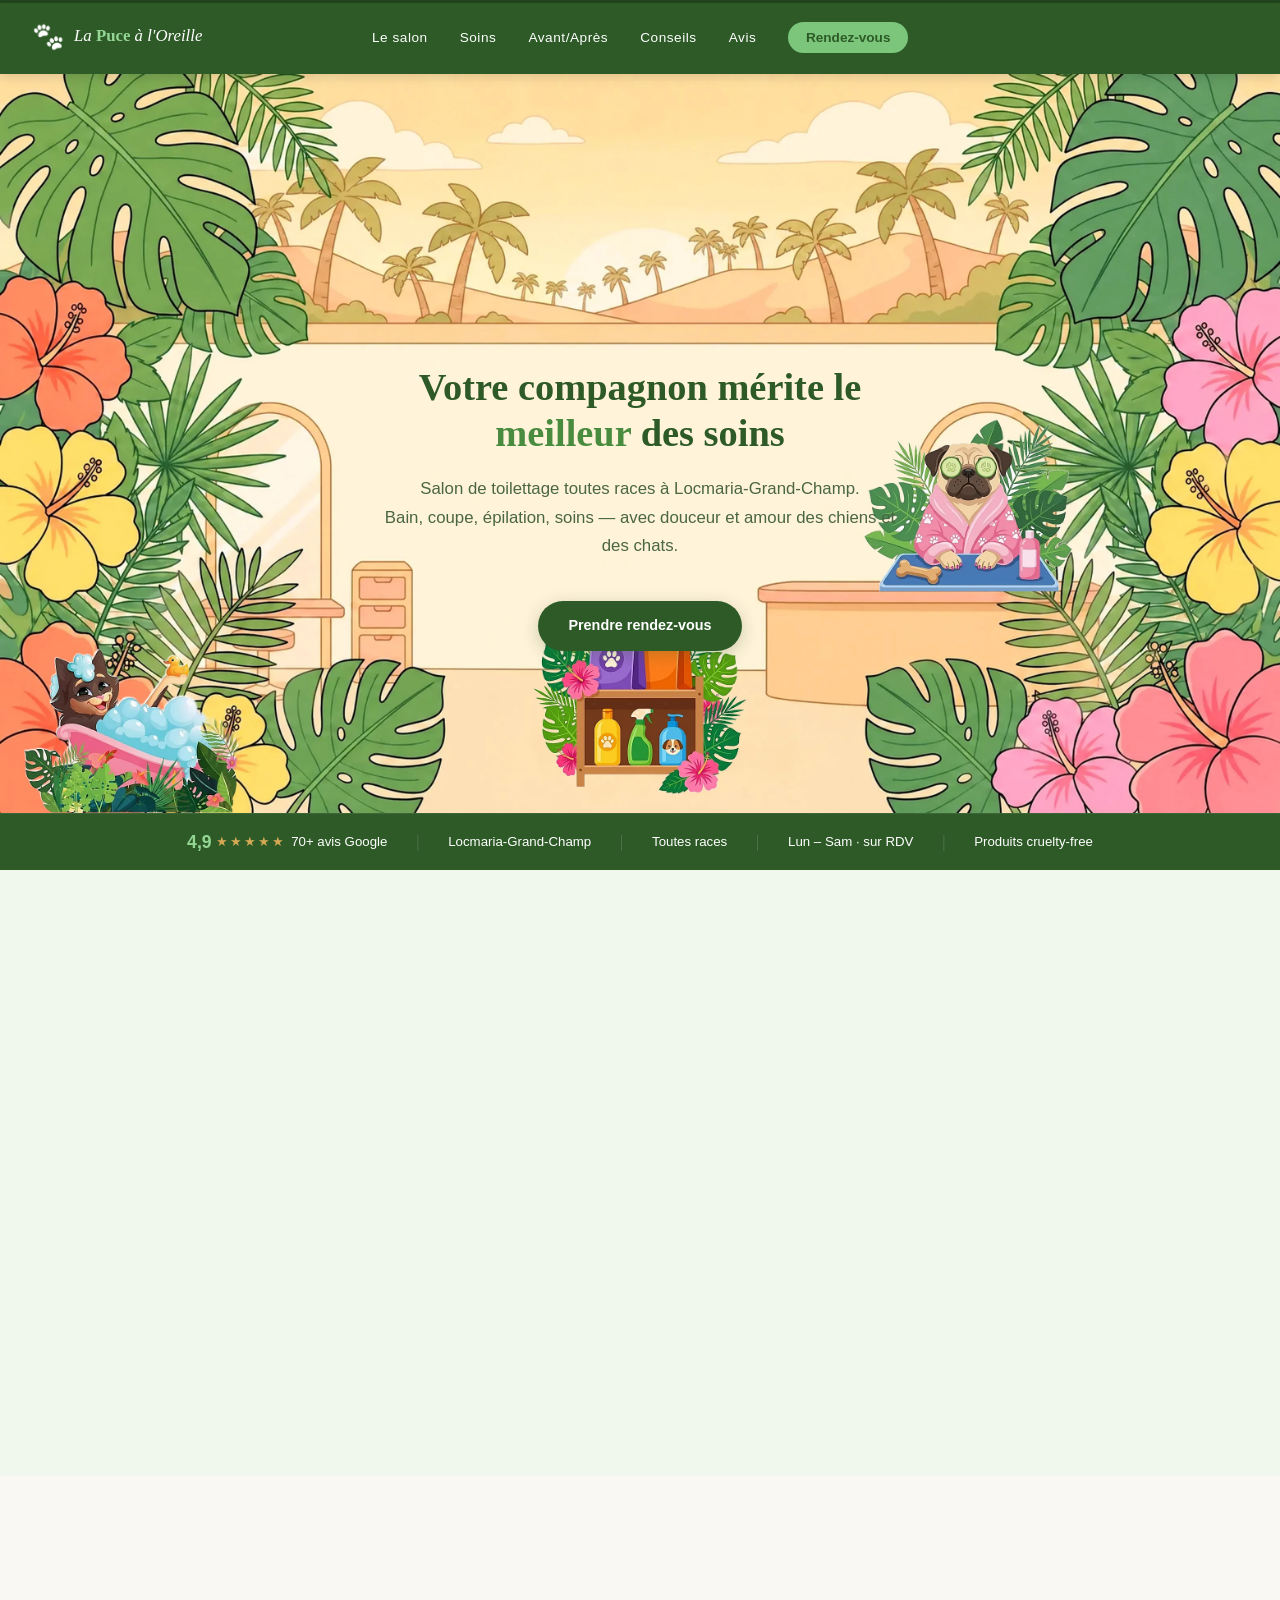
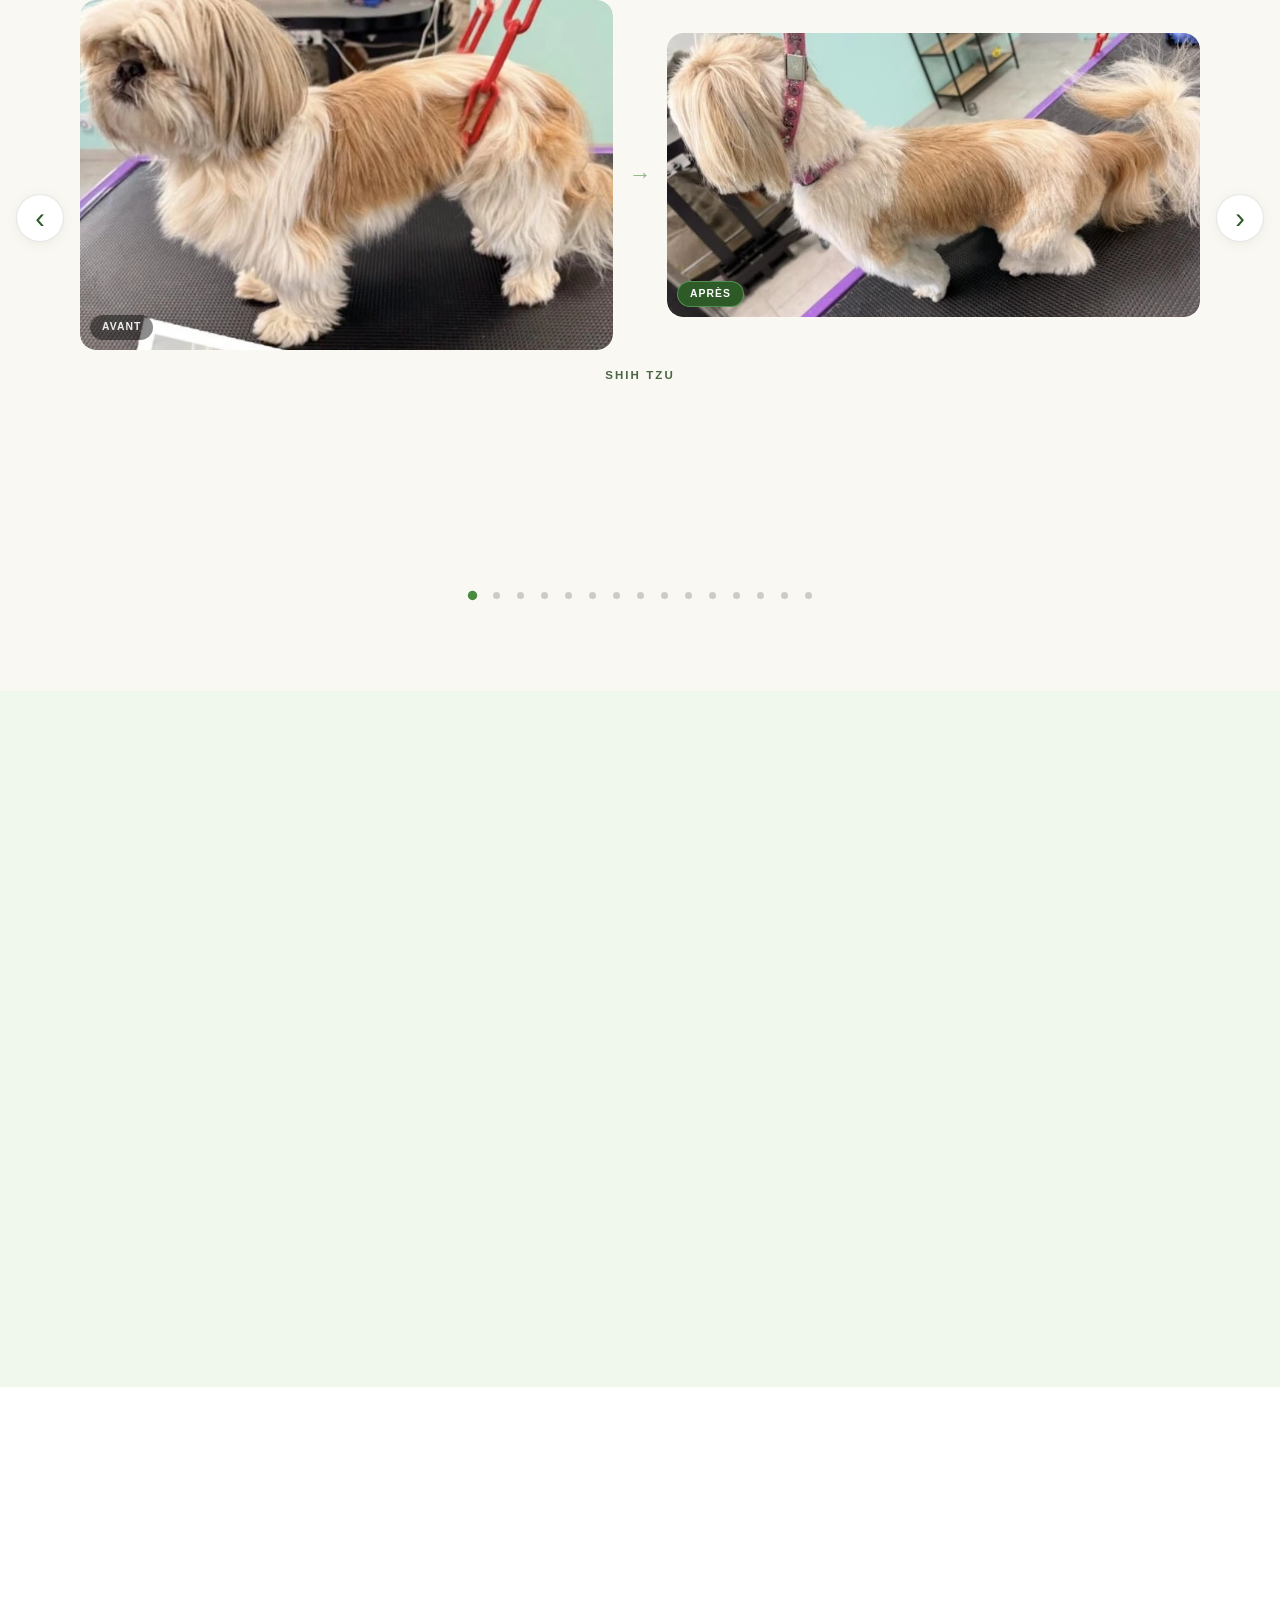
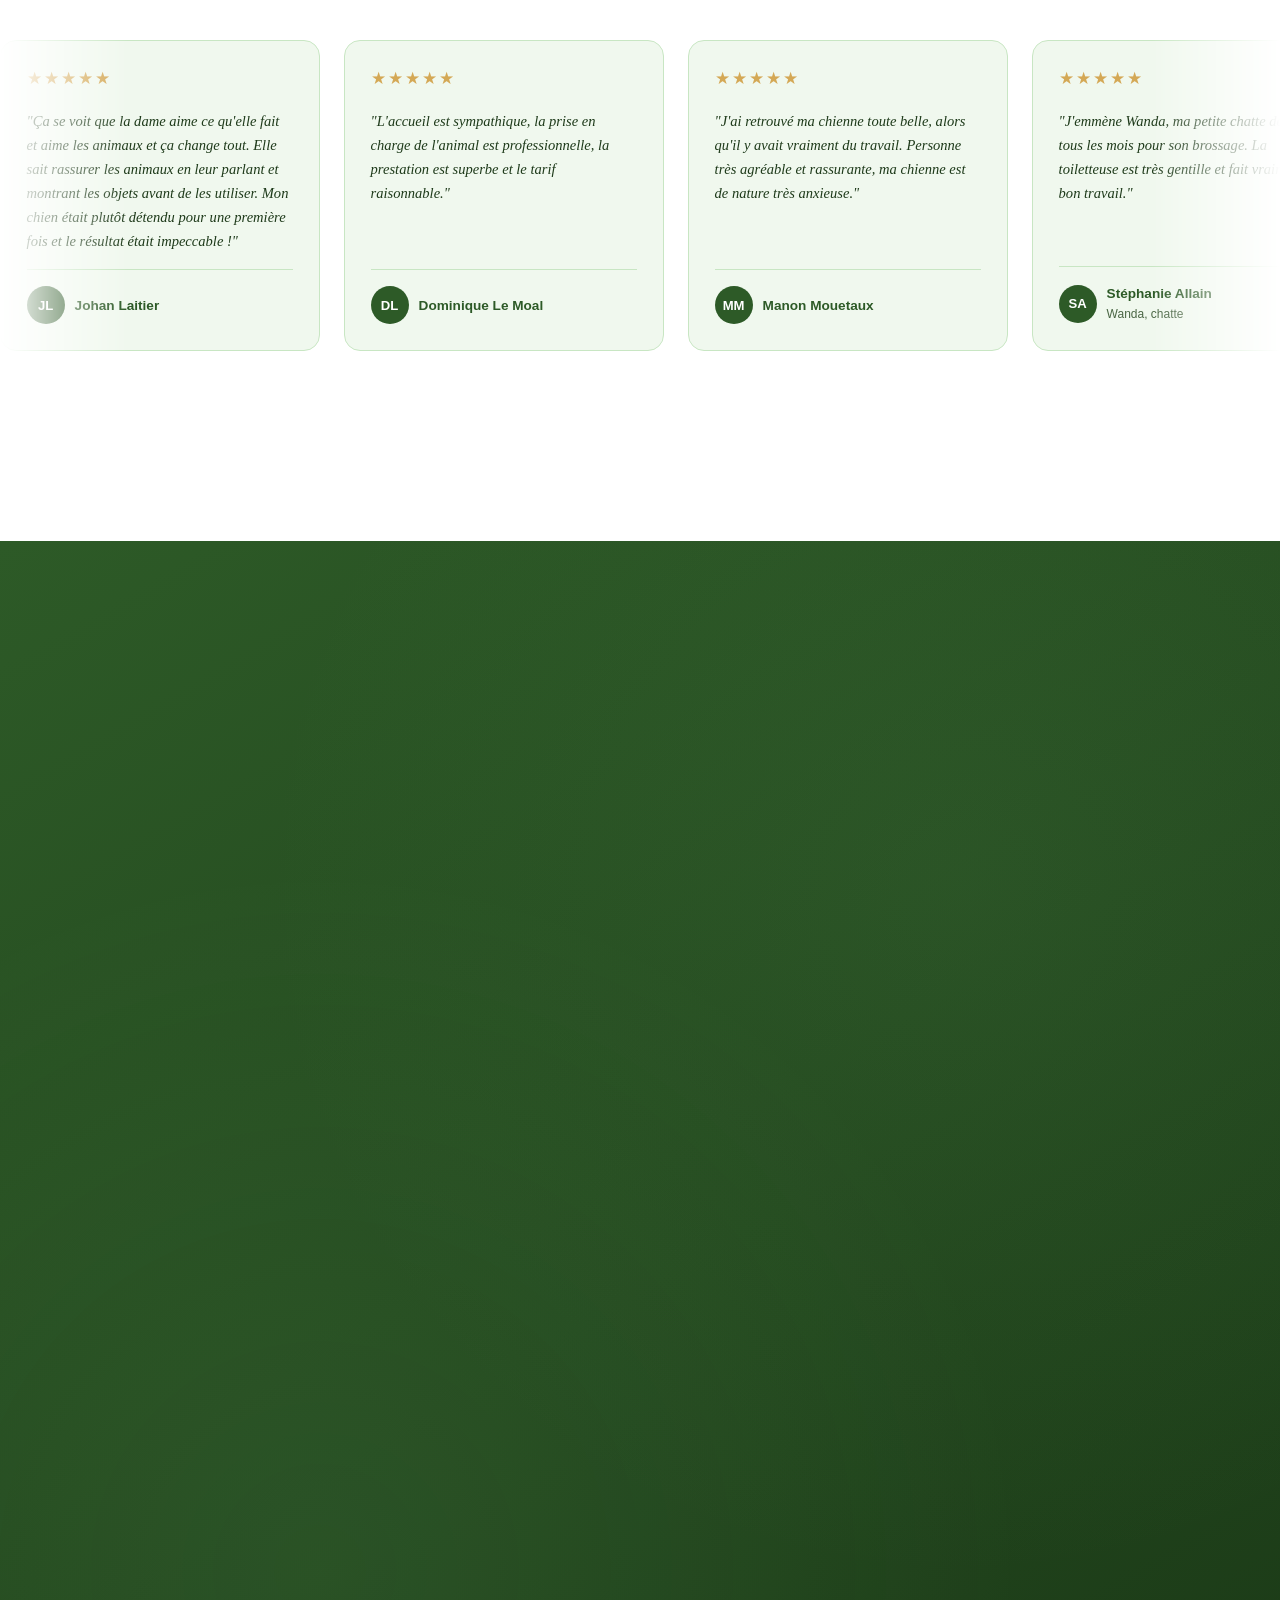
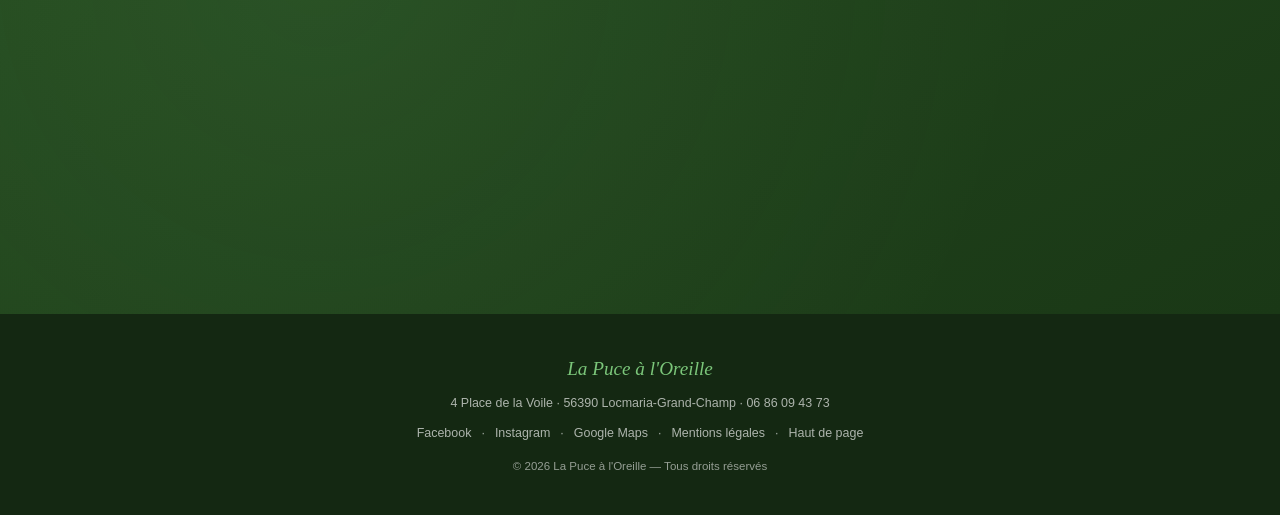
==== commit db5f9604: "content: met à jour le nombre d'avis Google (52 -> 70+) Co-Authored-By: Claude Sonnet 5 <noreply@ant" ====
--- a/index.html
+++ b/index.html
@@ -20,16 +20,16 @@
   <meta property="og:locale"      content="fr_FR">
   <meta property="og:title"       content="La Puce à l'Oreille — Toilettage canin &amp; félin · Locmaria-Grand-Champ">
   <meta property="og:description" content="Salon de toilettage toutes races à Locmaria-Grand-Champ. Bain, coupe, épilation avec douceur. 4,9/5 ★ sur Google — Sur RDV lun.–sam.">
-  <meta property="og:image"       content="https://amabypro-art.github.io/puce-a-loreille/images/og-hero.jpg">
-  <meta property="og:image:width"  content="1600">
-  <meta property="og:image:height" content="923">
+  <meta property="og:image"       content="https://amabypro-art.github.io/puce-a-loreille/images/og-hero.jpg?v=2">
+  <meta property="og:image:width"  content="1794">
+  <meta property="og:image:height" content="670">
   <meta property="og:image:alt"    content="La Puce à l'Oreille — salon de toilettage canin et félin">
 
   <!-- Twitter Cards -->
   <meta name="twitter:card"        content="summary_large_image">
   <meta name="twitter:title"       content="La Puce à l'Oreille — Toilettage canin &amp; félin · Locmaria-Grand-Champ">
   <meta name="twitter:description" content="Salon de toilettage toutes races à Locmaria-Grand-Champ. Bain, coupe, épilation avec douceur. 4,9/5 ★ sur Google — Sur RDV lun.–sam.">
-  <meta name="twitter:image"       content="https://amabypro-art.github.io/puce-a-loreille/images/og-hero.jpg">
+  <meta name="twitter:image"       content="https://amabypro-art.github.io/puce-a-loreille/images/og-hero.jpg?v=2">
   <meta name="twitter:image:alt"   content="La Puce à l'Oreille — salon de toilettage canin et félin">
 
   <!-- JSON-LD LocalBusiness -->
@@ -64,7 +64,7 @@
       "@type": "AggregateRating",
       "ratingValue": "4.9",
       "bestRating": "5",
-      "reviewCount": "52"
+      "reviewCount": "70"
     },
     "sameAs": [
       "https://www.facebook.com/lapucealoreille56/"
@@ -144,7 +144,7 @@
 
   <!-- BARRE ÉTOILES -->
   <div class="stars-bar">
-    <div class="stars-bar__item"><a href="https://share.google/ULeOGRWRNSOFOBonD" target="_blank" rel="noopener noreferrer" class="stars-bar__link"><span class="stars-bar__num">4,9</span><span class="stars"><span class="stars__star">★</span><span class="stars__star">★</span><span class="stars__star">★</span><span class="stars__star">★</span><span class="stars__star">★</span></span><span>52 avis Google</span></a></div>
+    <div class="stars-bar__item"><a href="https://share.google/ULeOGRWRNSOFOBonD" target="_blank" rel="noopener noreferrer" class="stars-bar__link"><span class="stars-bar__num">4,9</span><span class="stars"><span class="stars__star">★</span><span class="stars__star">★</span><span class="stars__star">★</span><span class="stars__star">★</span><span class="stars__star">★</span></span><span>70+ avis Google</span></a></div>
     <span class="stars-bar__sep" aria-hidden="true">|</span>
     <div class="stars-bar__item">Locmaria-Grand-Champ</div>
     <span class="stars-bar__sep stars-bar__sep--desktop" aria-hidden="true">|</span>
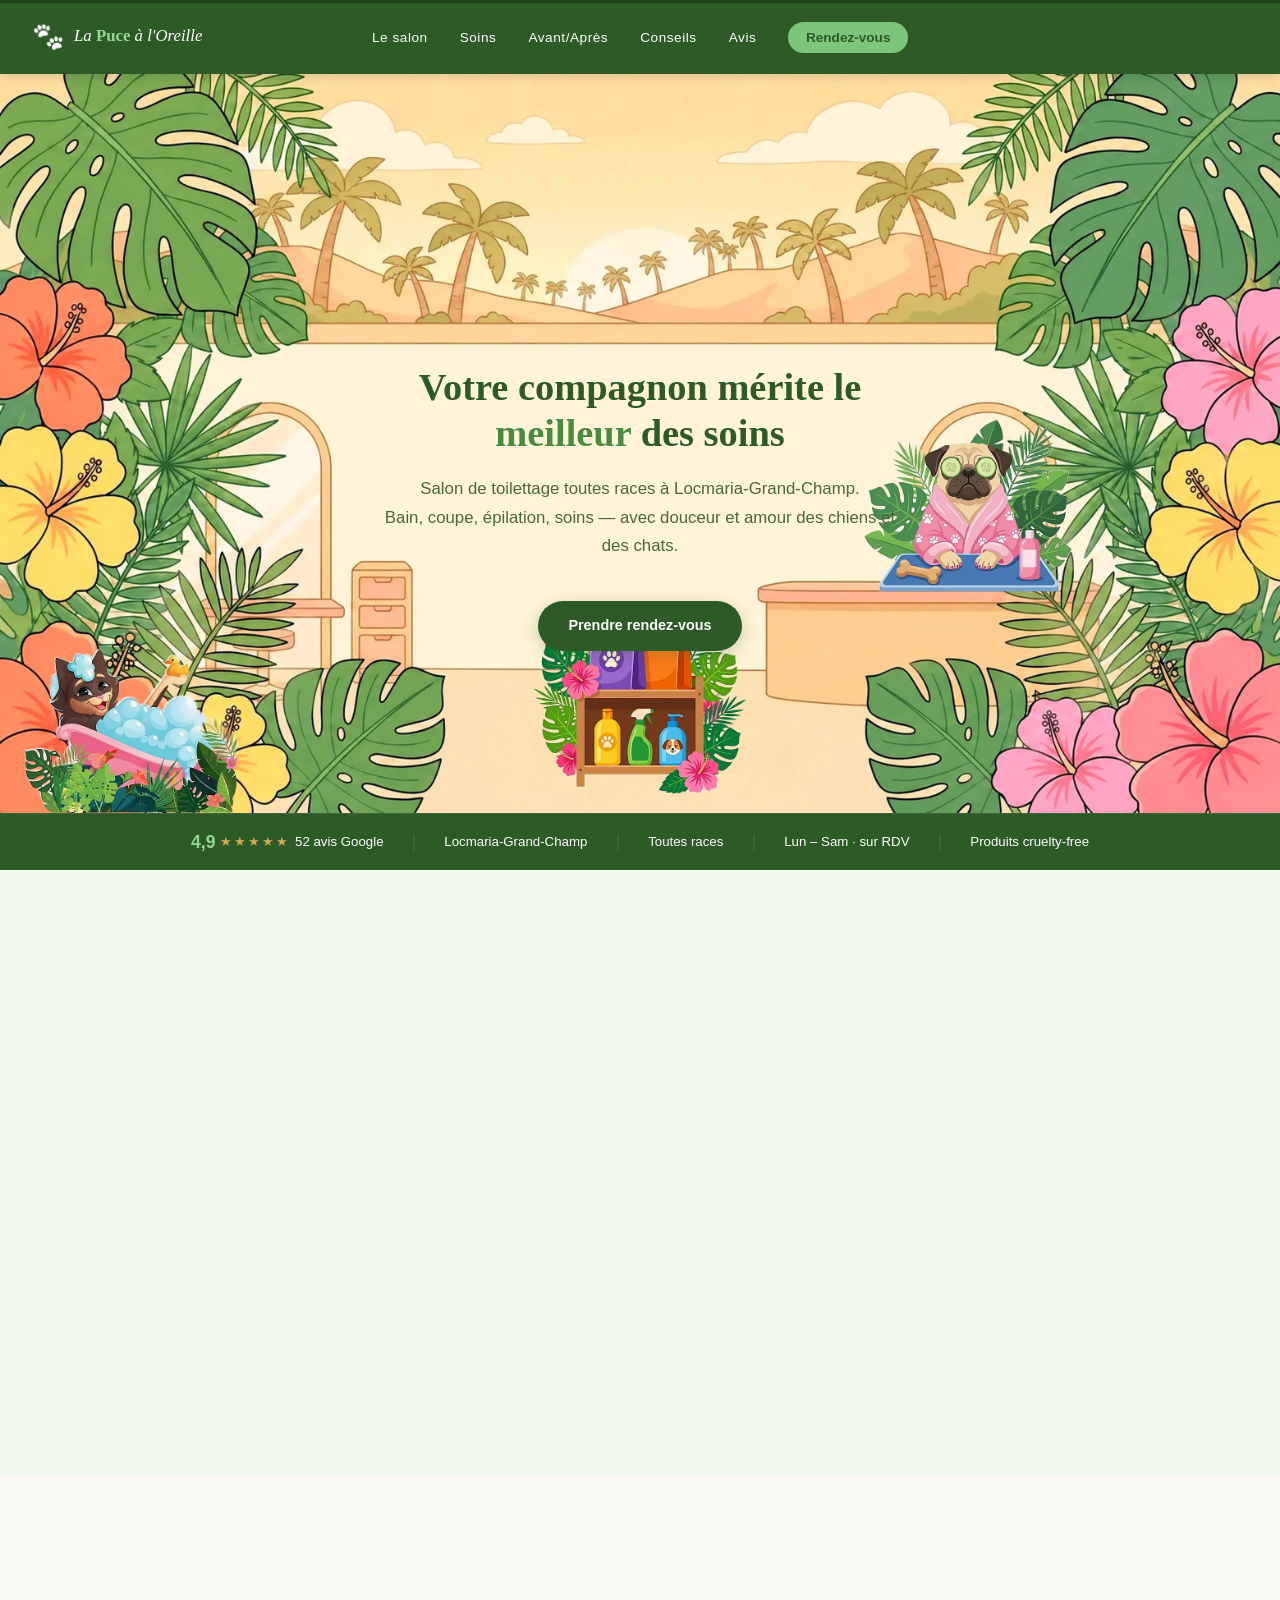
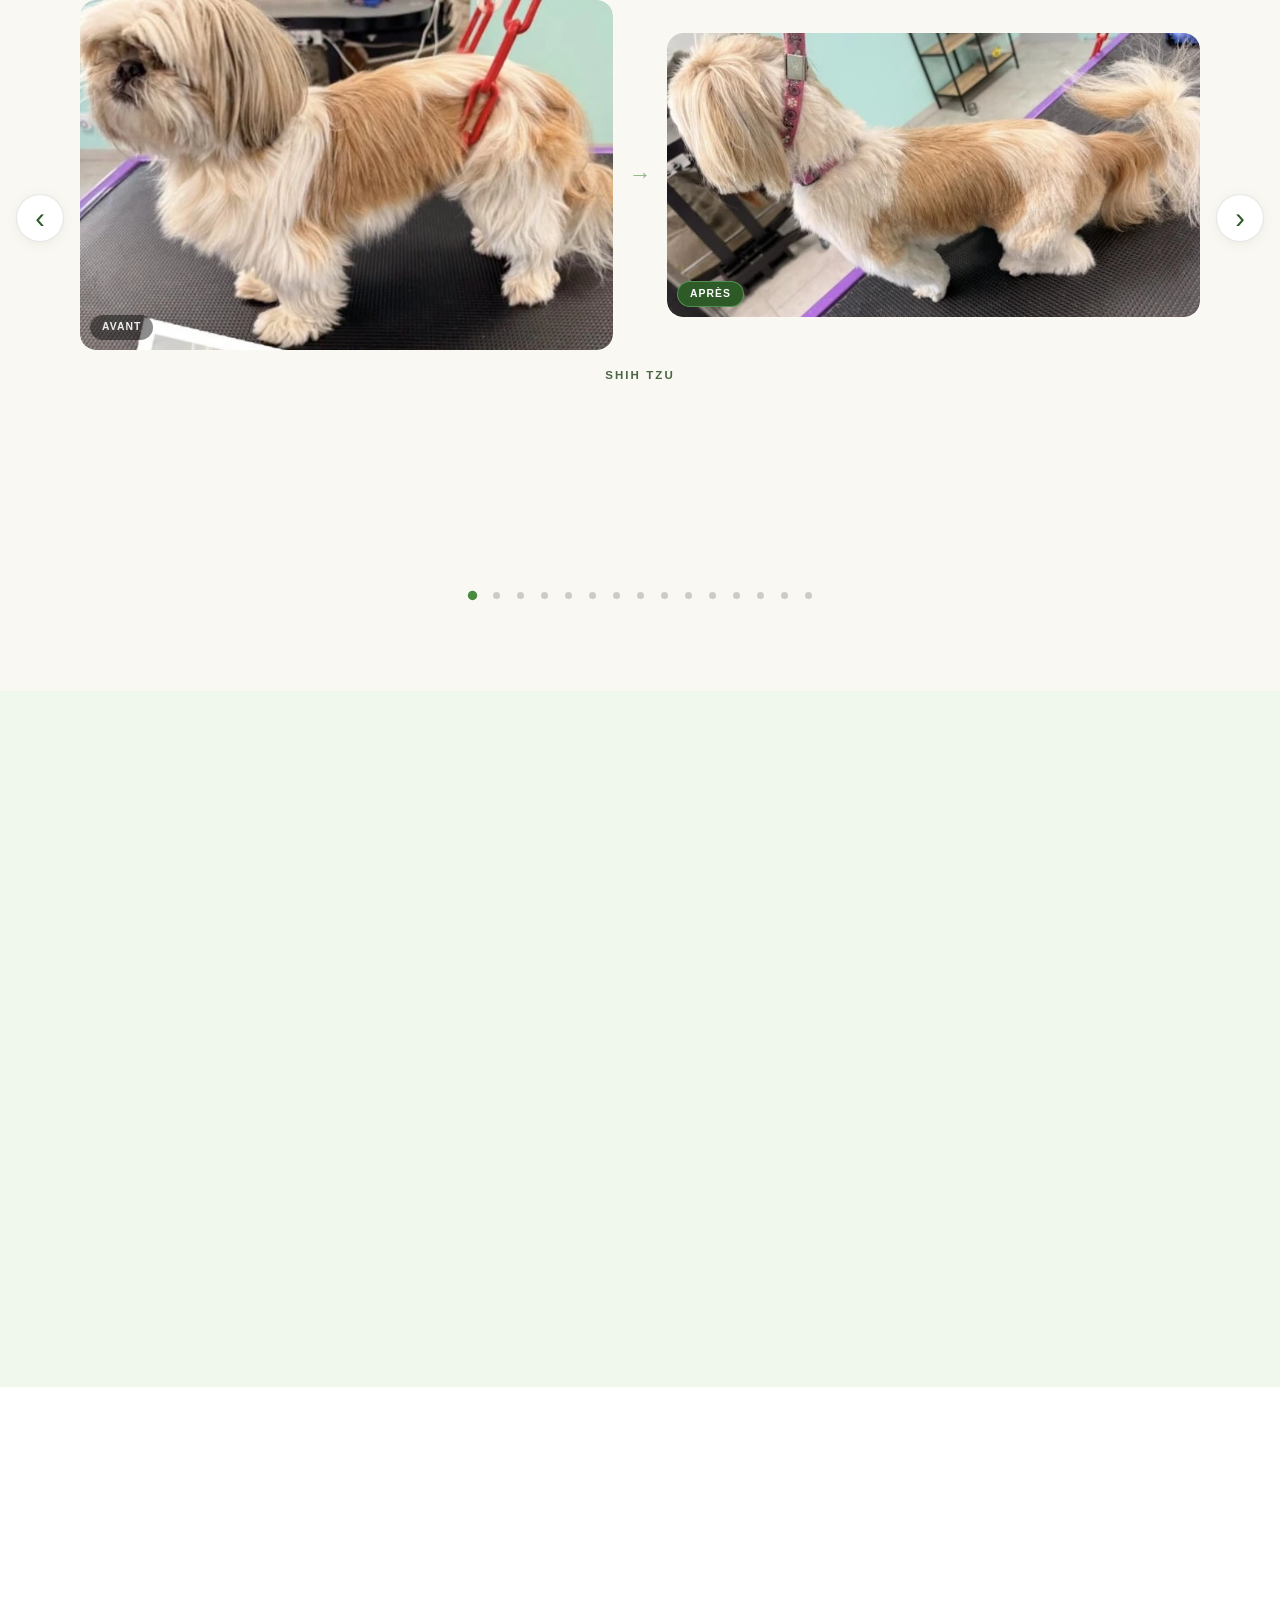
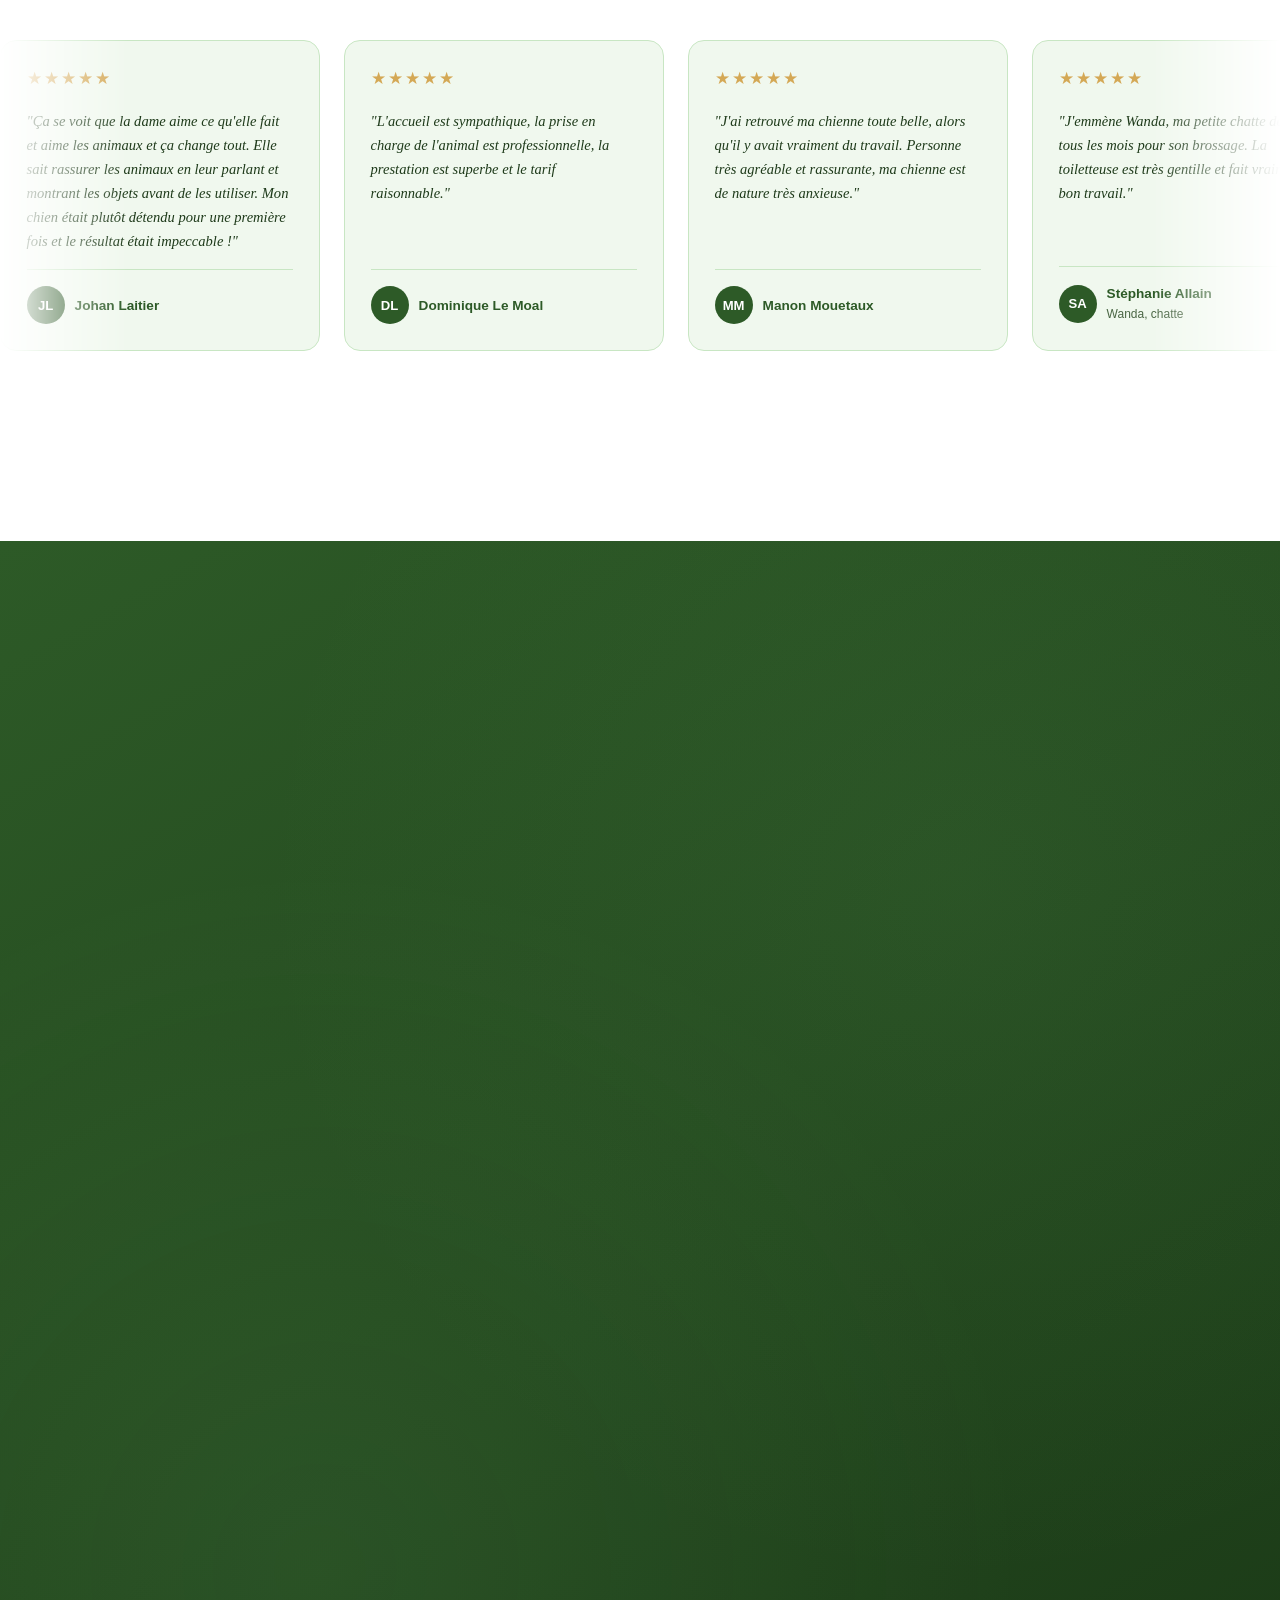
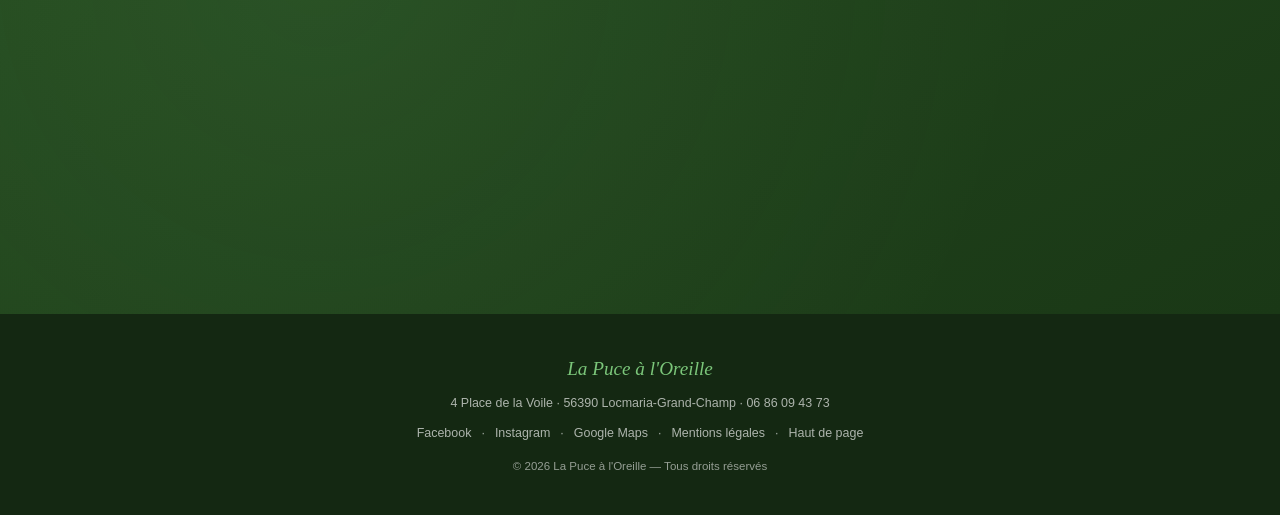
==== commit 6b3ff115: "Revert "content: met à jour le nombre d'avis Google (52 -> 70+)" This reverts commit db5f9604f6b852c" ====
--- a/index.html
+++ b/index.html
@@ -64,7 +64,7 @@
       "@type": "AggregateRating",
       "ratingValue": "4.9",
       "bestRating": "5",
-      "reviewCount": "70"
+      "reviewCount": "52"
     },
     "sameAs": [
       "https://www.facebook.com/lapucealoreille56/"
@@ -144,7 +144,7 @@
 
   <!-- BARRE ÉTOILES -->
   <div class="stars-bar">
-    <div class="stars-bar__item"><a href="https://share.google/ULeOGRWRNSOFOBonD" target="_blank" rel="noopener noreferrer" class="stars-bar__link"><span class="stars-bar__num">4,9</span><span class="stars"><span class="stars__star">★</span><span class="stars__star">★</span><span class="stars__star">★</span><span class="stars__star">★</span><span class="stars__star">★</span></span><span>70+ avis Google</span></a></div>
+    <div class="stars-bar__item"><a href="https://share.google/ULeOGRWRNSOFOBonD" target="_blank" rel="noopener noreferrer" class="stars-bar__link"><span class="stars-bar__num">4,9</span><span class="stars"><span class="stars__star">★</span><span class="stars__star">★</span><span class="stars__star">★</span><span class="stars__star">★</span><span class="stars__star">★</span></span><span>52 avis Google</span></a></div>
     <span class="stars-bar__sep" aria-hidden="true">|</span>
     <div class="stars-bar__item">Locmaria-Grand-Champ</div>
     <span class="stars-bar__sep stars-bar__sep--desktop" aria-hidden="true">|</span>
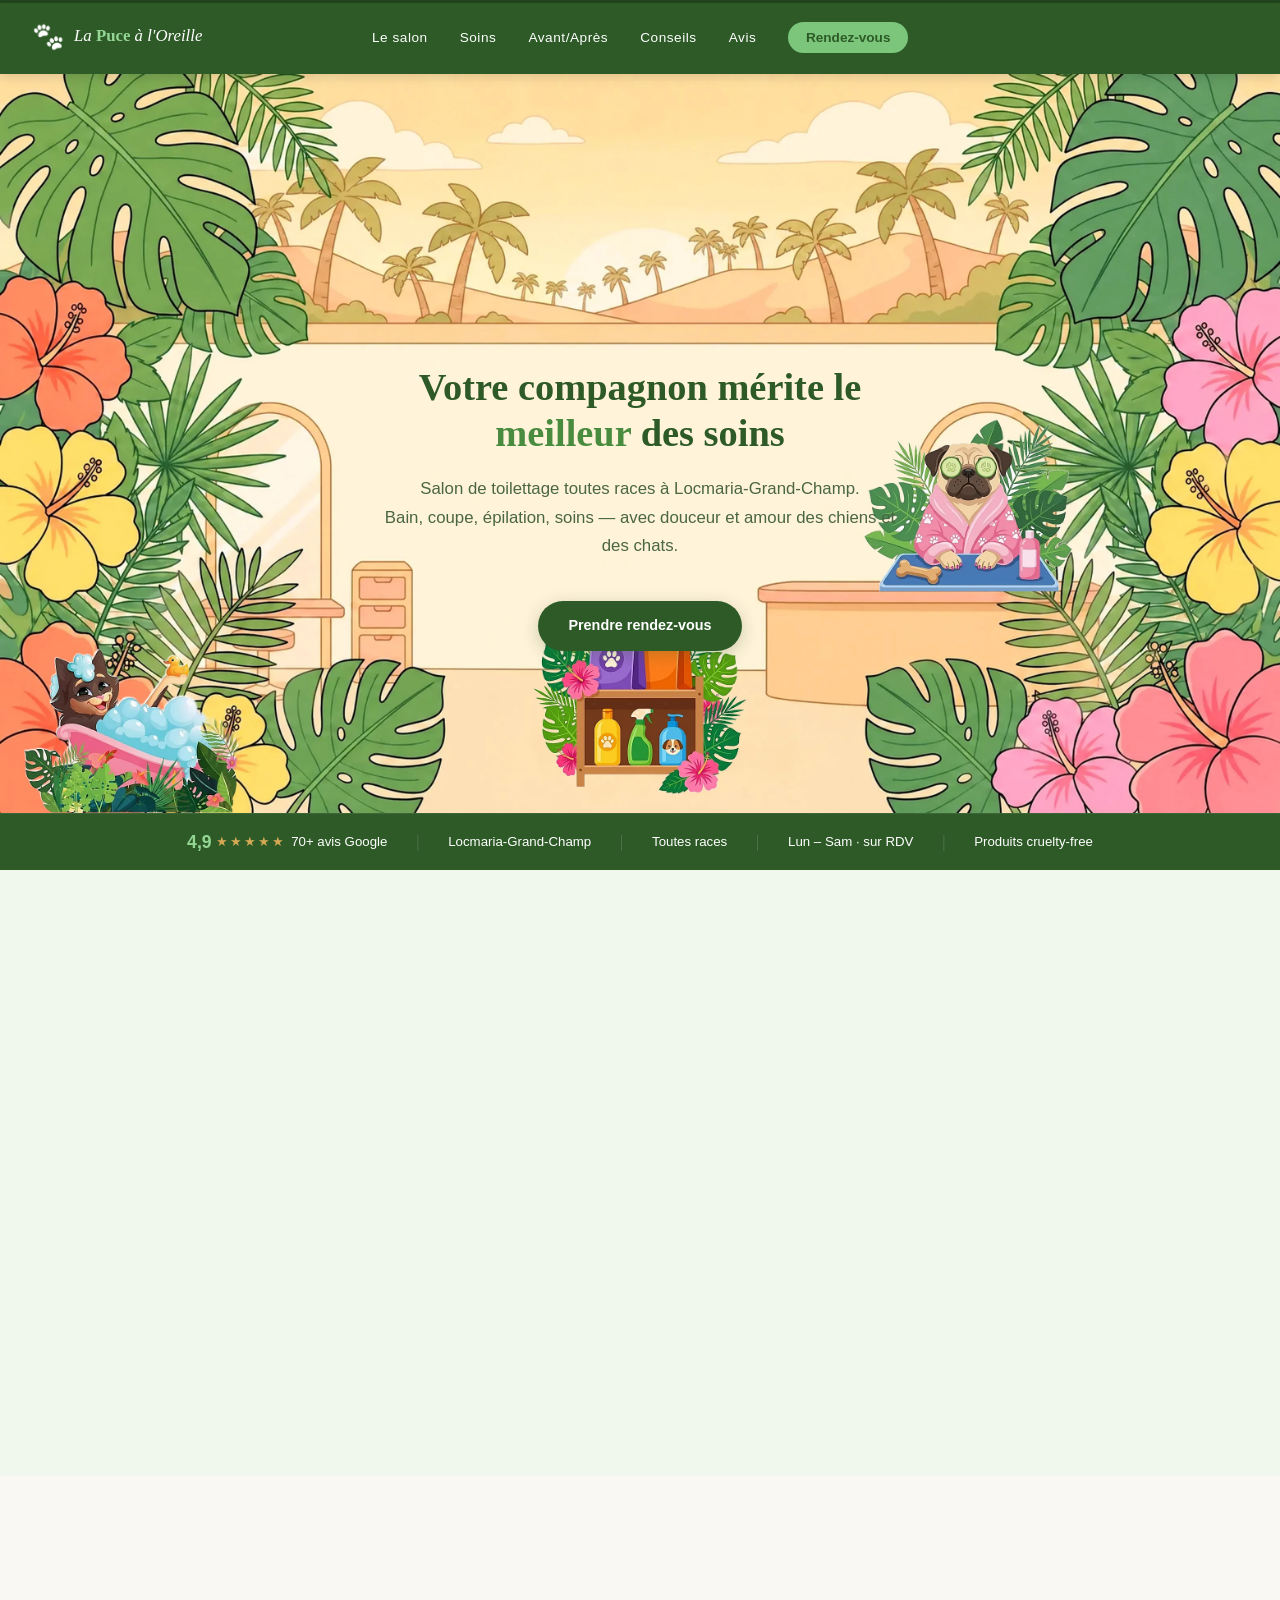
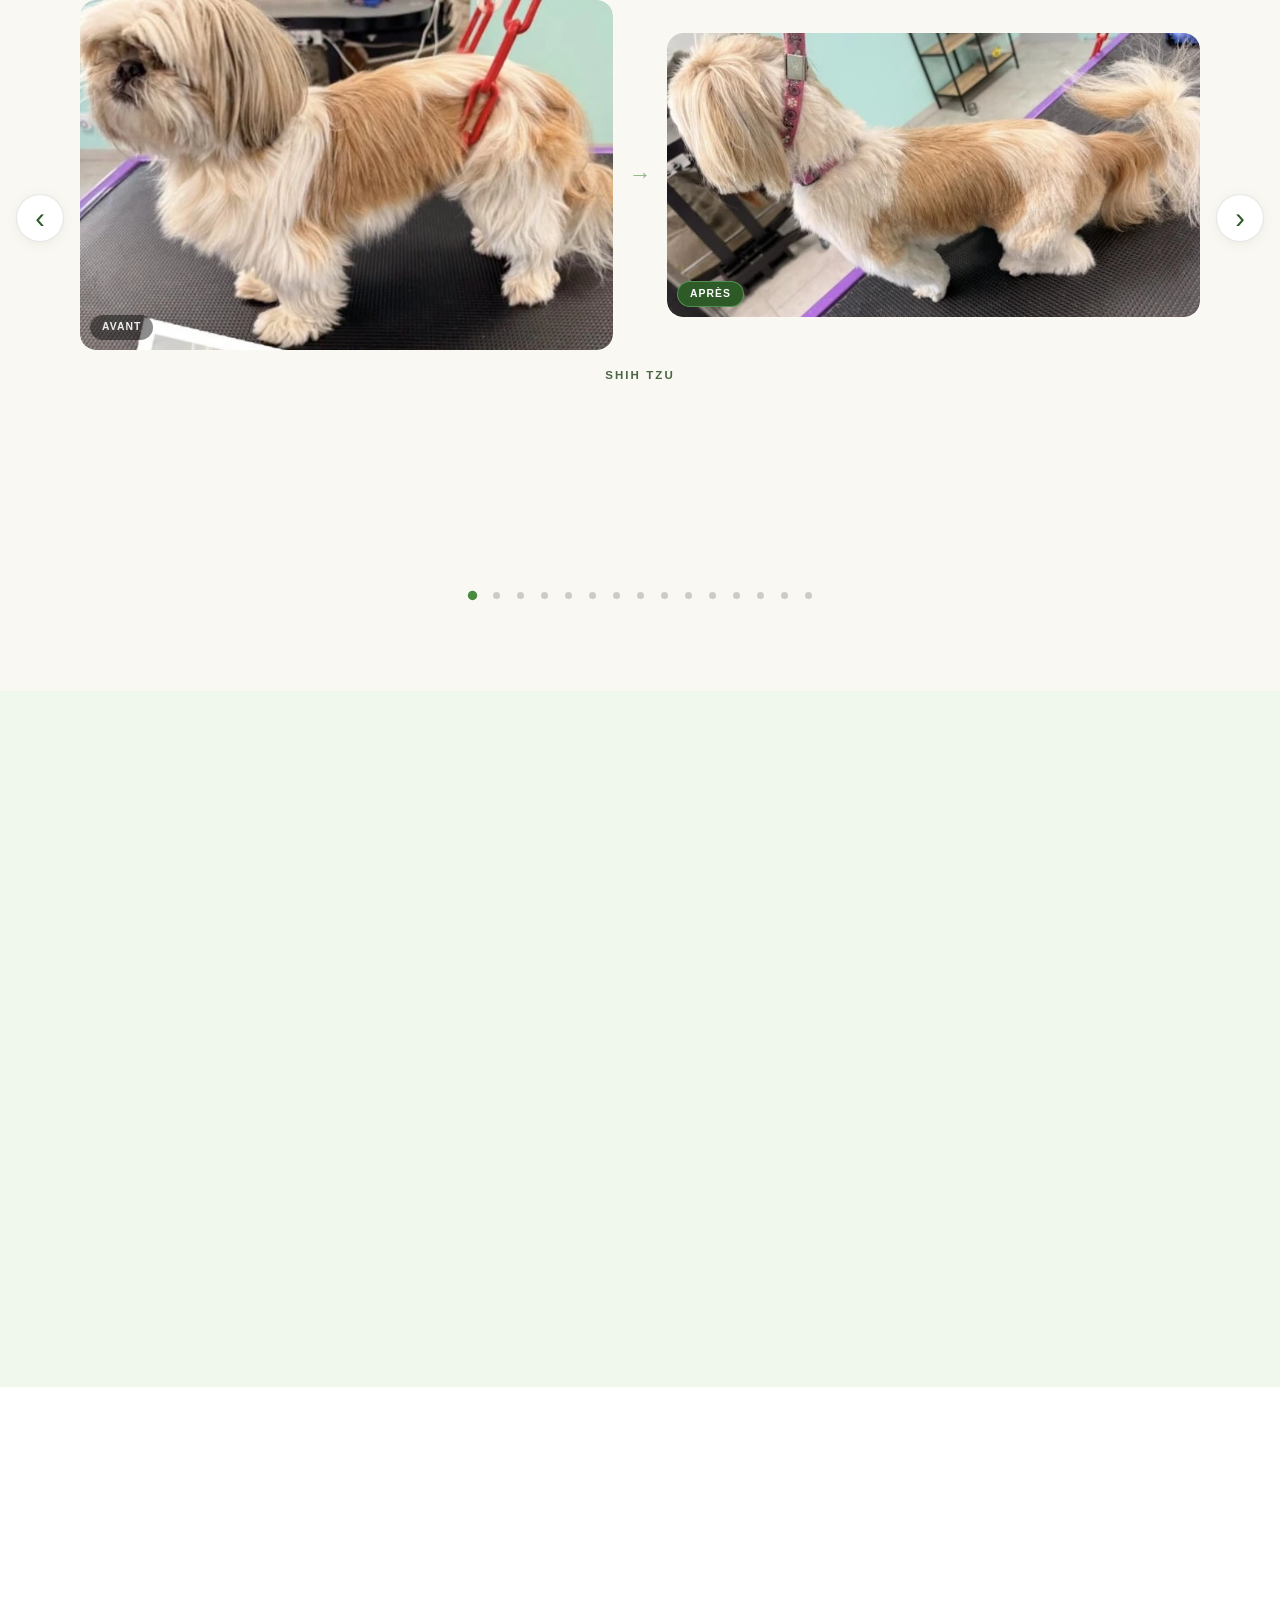
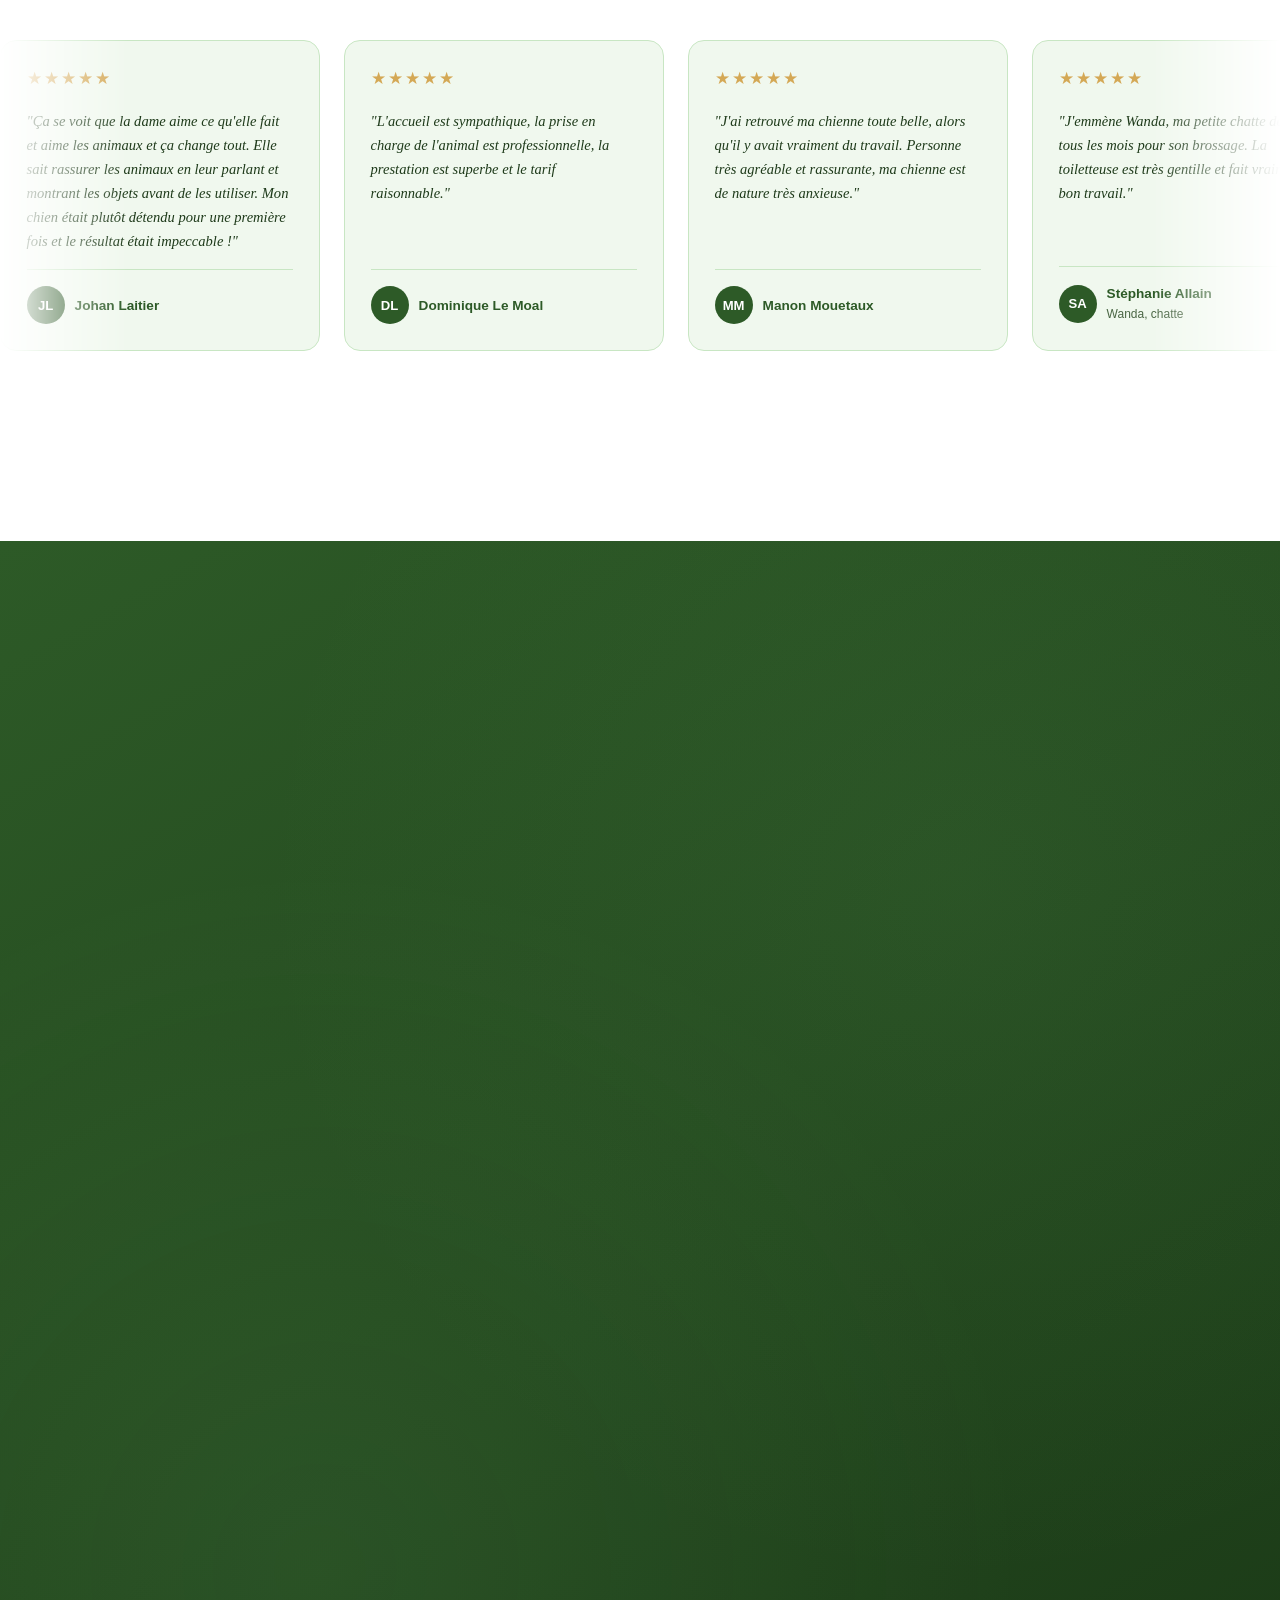
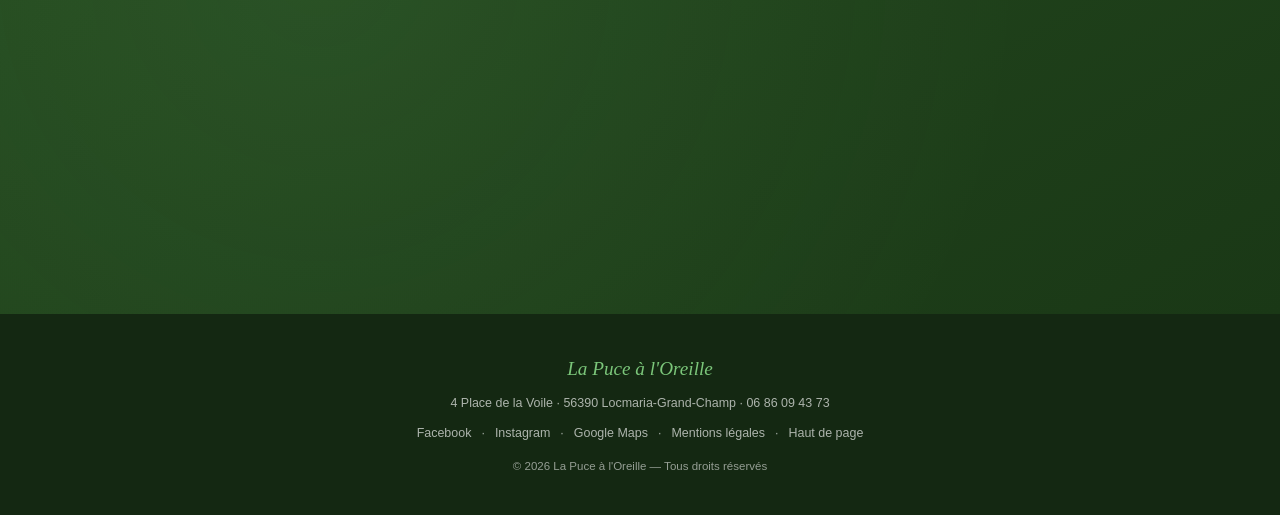
==== commit 6d56028f: "content: met à jour le nombre d'avis Google (52 -> 70+) Co-Authored-By: Claude Sonnet 5 <noreply@ant" ====
--- a/index.html
+++ b/index.html
@@ -64,7 +64,7 @@
       "@type": "AggregateRating",
       "ratingValue": "4.9",
       "bestRating": "5",
-      "reviewCount": "52"
+      "reviewCount": "70"
     },
     "sameAs": [
       "https://www.facebook.com/lapucealoreille56/"
@@ -144,7 +144,7 @@
 
   <!-- BARRE ÉTOILES -->
   <div class="stars-bar">
-    <div class="stars-bar__item"><a href="https://share.google/ULeOGRWRNSOFOBonD" target="_blank" rel="noopener noreferrer" class="stars-bar__link"><span class="stars-bar__num">4,9</span><span class="stars"><span class="stars__star">★</span><span class="stars__star">★</span><span class="stars__star">★</span><span class="stars__star">★</span><span class="stars__star">★</span></span><span>52 avis Google</span></a></div>
+    <div class="stars-bar__item"><a href="https://share.google/ULeOGRWRNSOFOBonD" target="_blank" rel="noopener noreferrer" class="stars-bar__link"><span class="stars-bar__num">4,9</span><span class="stars"><span class="stars__star">★</span><span class="stars__star">★</span><span class="stars__star">★</span><span class="stars__star">★</span><span class="stars__star">★</span></span><span>70+ avis Google</span></a></div>
     <span class="stars-bar__sep" aria-hidden="true">|</span>
     <div class="stars-bar__item">Locmaria-Grand-Champ</div>
     <span class="stars-bar__sep stars-bar__sep--desktop" aria-hidden="true">|</span>
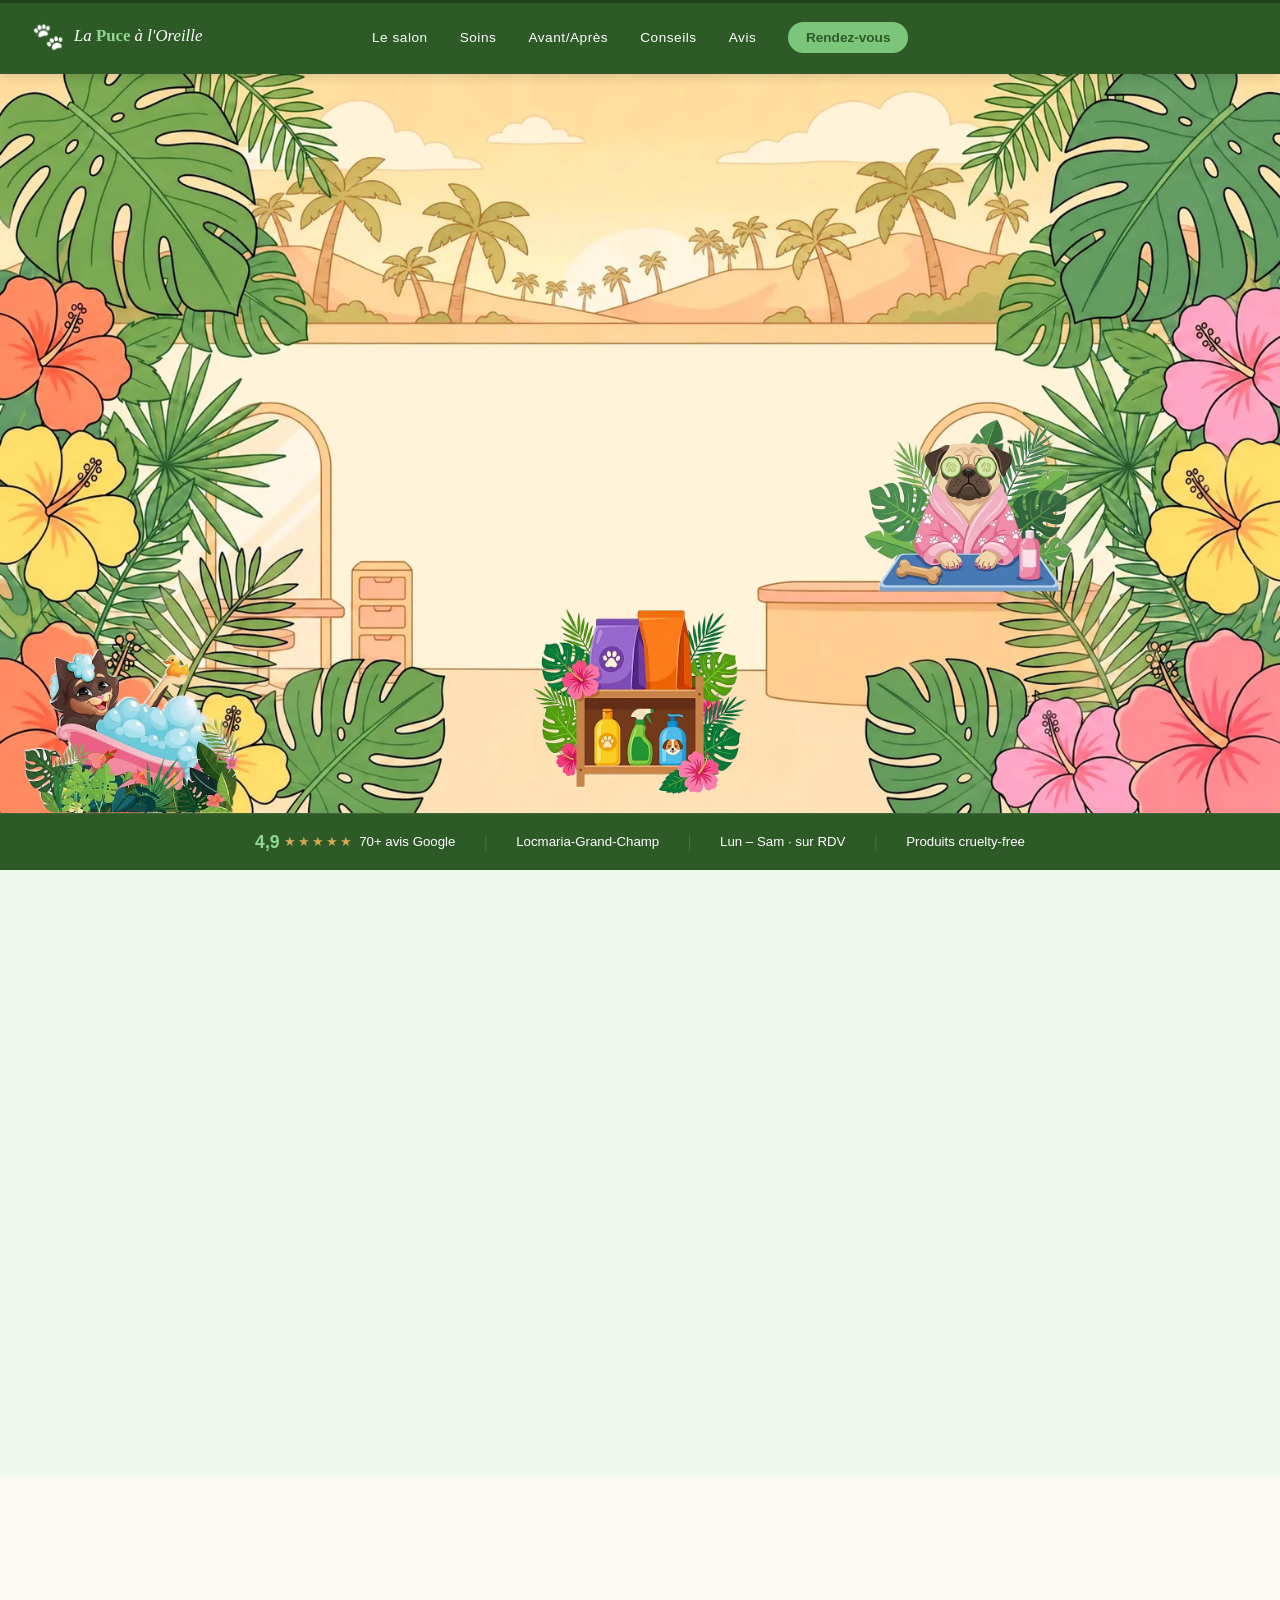
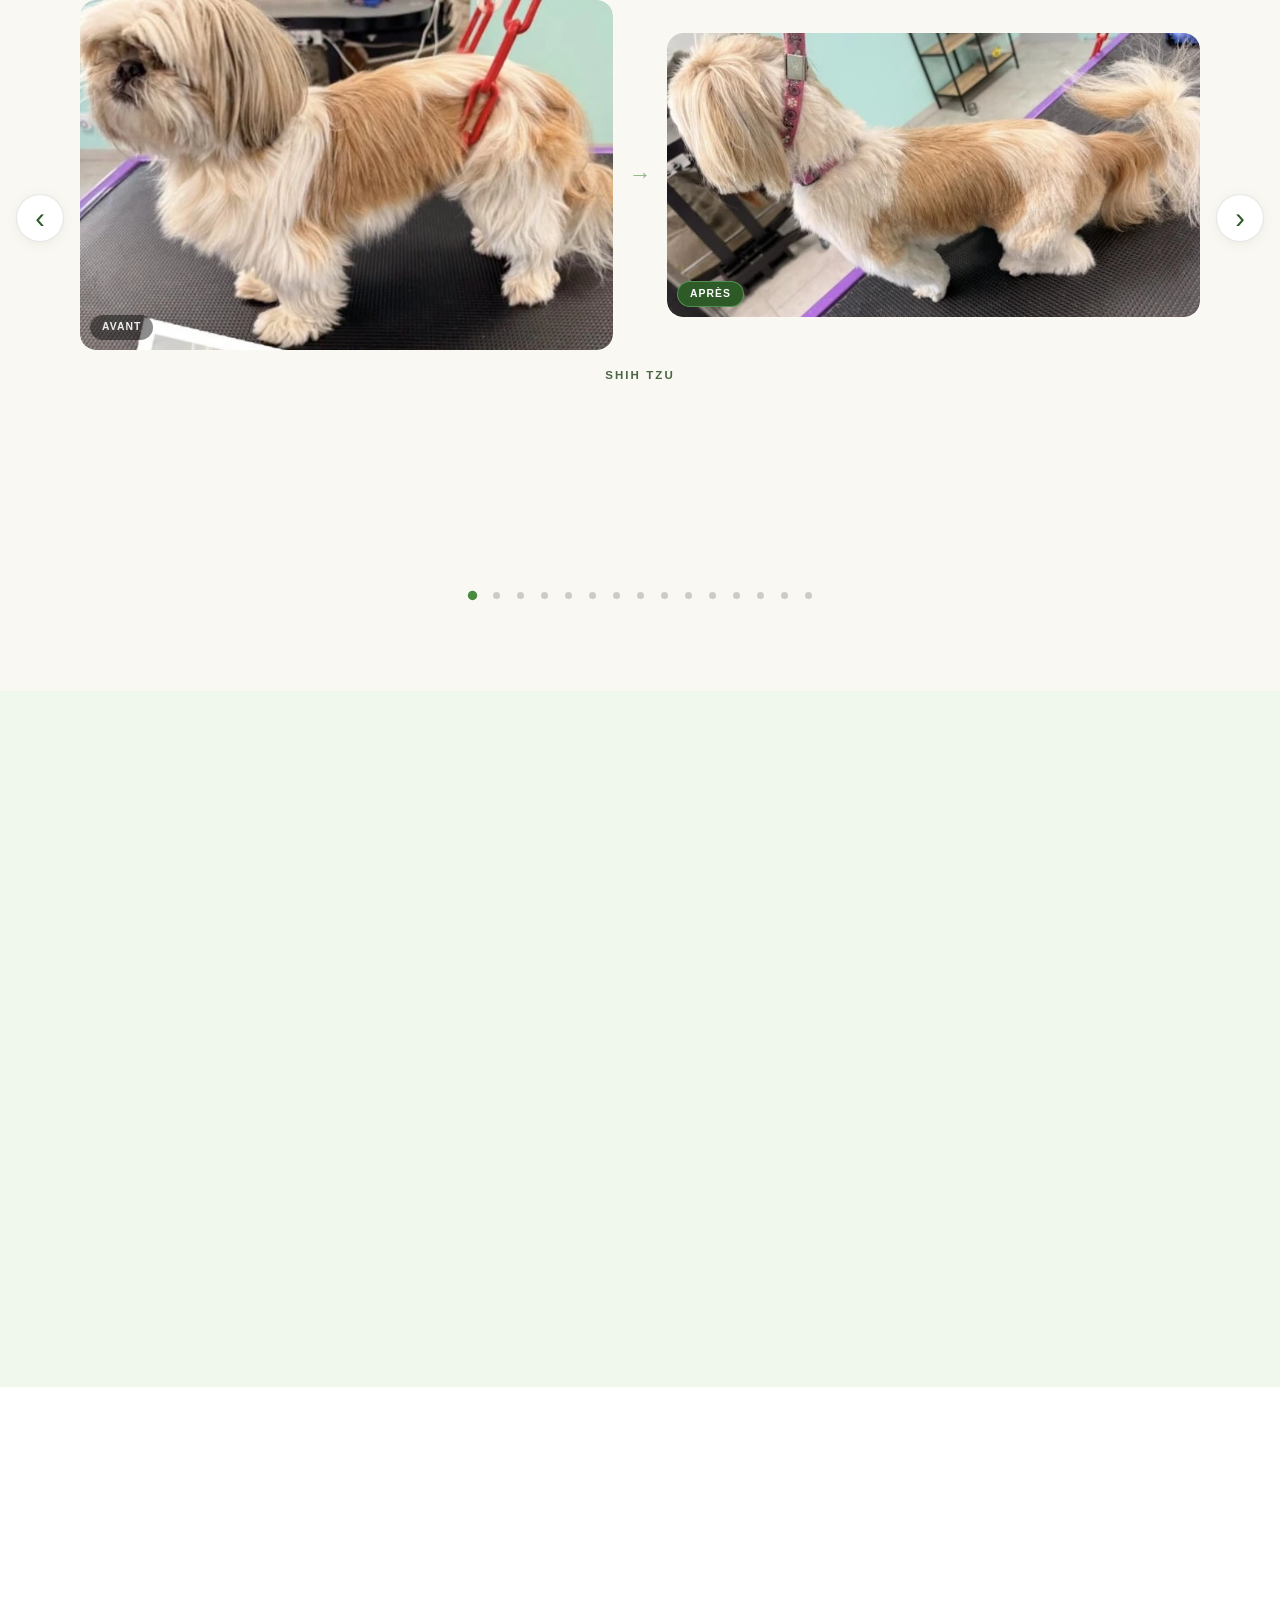
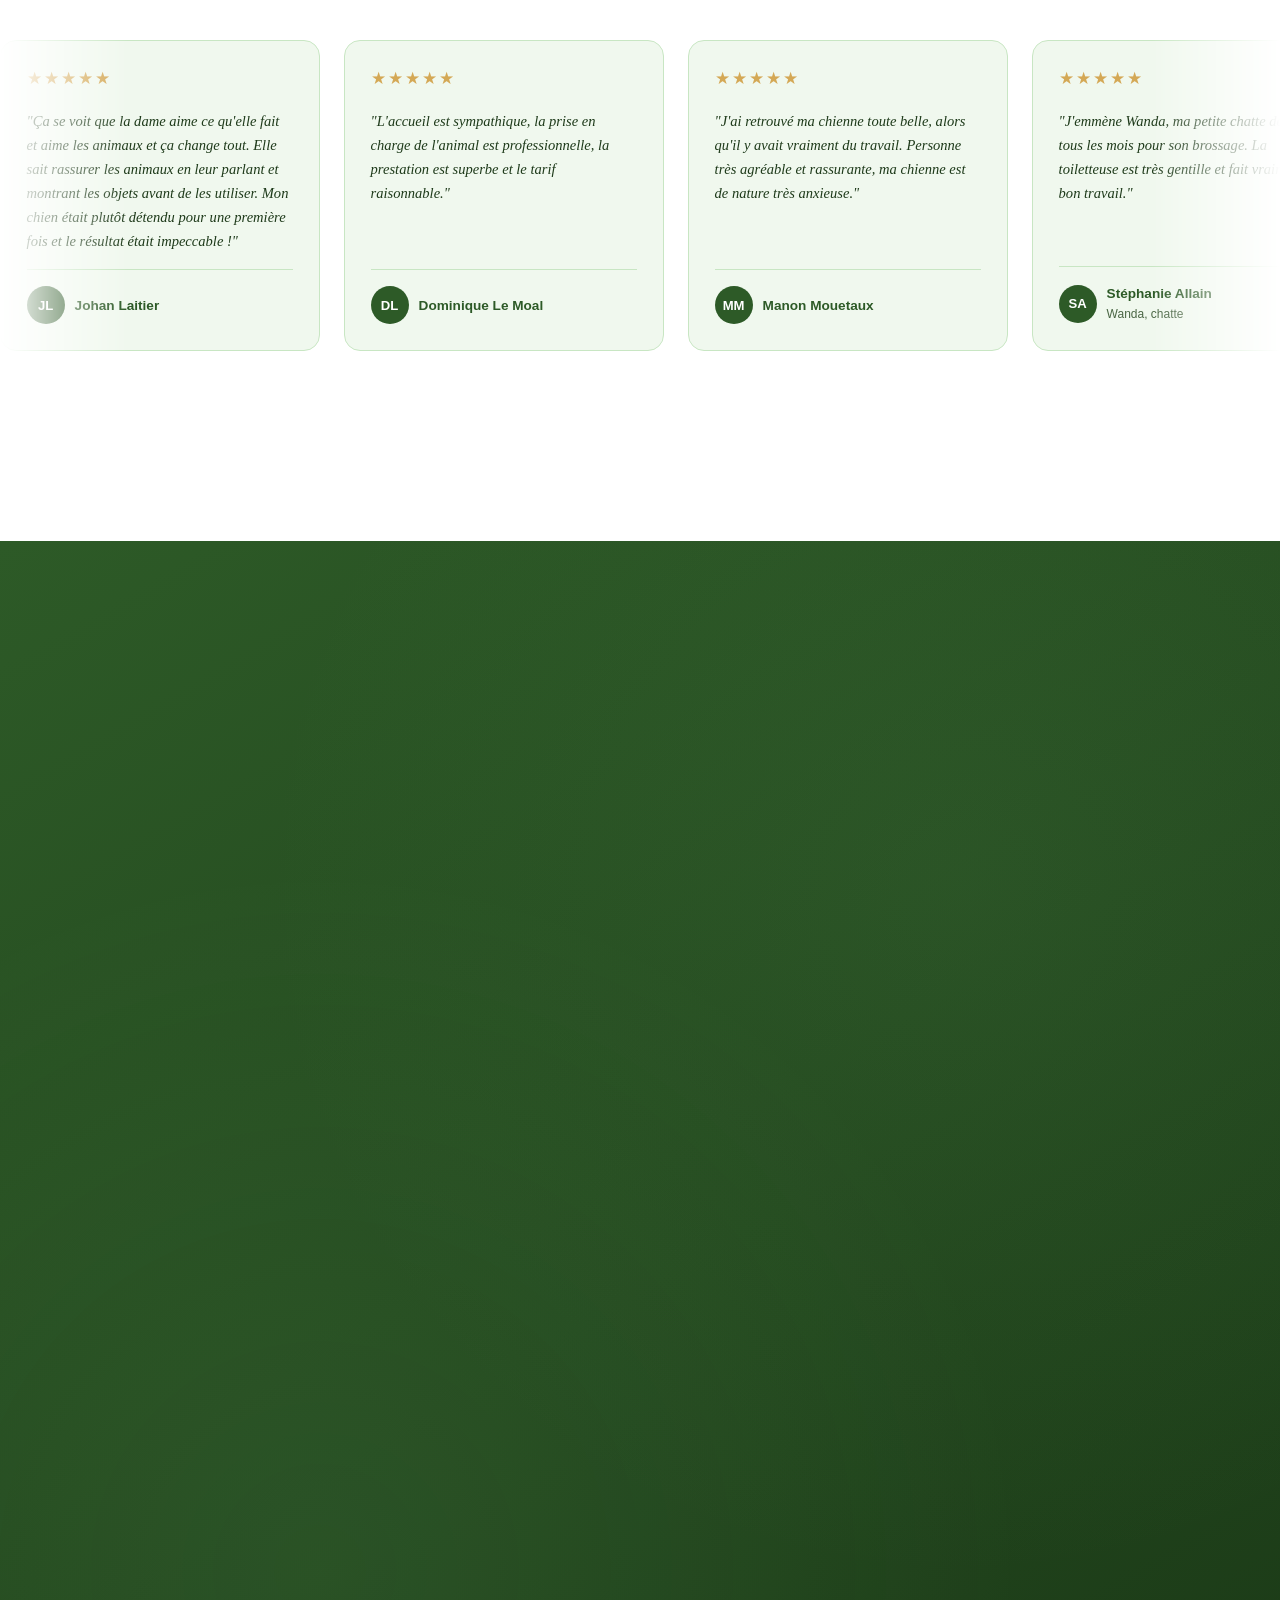
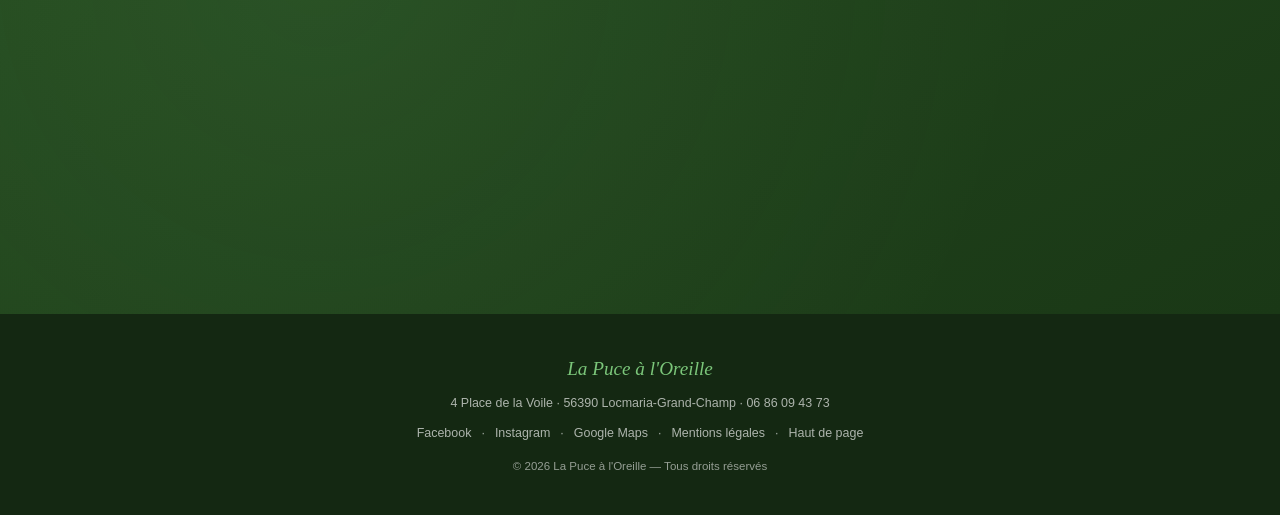
==== commit 540856a3: "content: retire le bloc "Toutes races" de la barre du haut Co-Authored-By: Claude Sonnet 5 <noreply@" ====
--- a/index.html
+++ b/index.html
@@ -148,8 +148,6 @@
     <span class="stars-bar__sep" aria-hidden="true">|</span>
     <div class="stars-bar__item">Locmaria-Grand-Champ</div>
     <span class="stars-bar__sep stars-bar__sep--desktop" aria-hidden="true">|</span>
-    <div class="stars-bar__item stars-bar__item--desktop">Toutes races</div>
-    <span class="stars-bar__sep stars-bar__sep--desktop" aria-hidden="true">|</span>
     <div class="stars-bar__item">Lun – Sam · sur RDV</div>
     <span class="stars-bar__sep" aria-hidden="true">|</span>
     <div class="stars-bar__item">Produits cruelty-free</div>
@@ -457,7 +455,7 @@
   <section class="section avis-section" id="avis">
     <div class="section__header fade-up">
       <p class="eyebrow">Ce qu'ils disent</p>
-      <h2>+50 propriétaires conquis</h2>
+      <h2>+70 propriétaires conquis</h2>
       <p class="section__sub">4,9 étoiles sur Google — ils parlent mieux que nous.</p>
     </div>
     <div class="avis-marquee" aria-label="Avis clients">
@@ -631,7 +629,7 @@
     </div>
     <div class="avis-cta fade-up">
       <a href="https://share.google/ULeOGRWRNSOFOBonD" target="_blank" rel="noopener noreferrer" class="btn btn--outline">
-        Voir tous les avis Google →
+        Voir tous les avis →
       </a>
     </div>
   </section>
